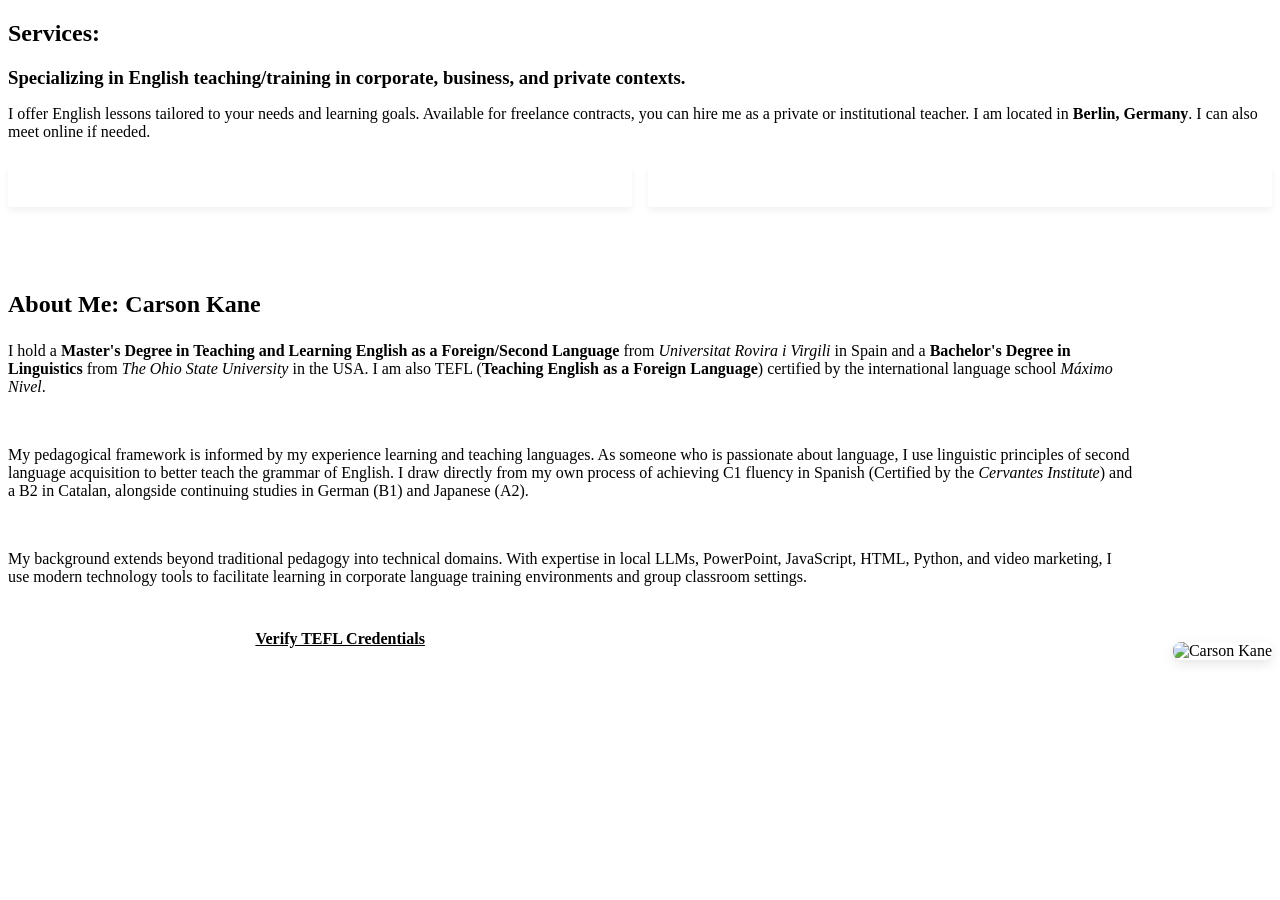
==== index.html @ 54e39e94 "Add favicon to all html files" ====
<!DOCTYPE html>
<html lang="en">
<head>
    <meta charset="UTF-8">
    <meta name="viewport" content="width=device-width, initial-scale=1.0">
    <title>Carson Kane | Professional English Training Berlin</title>
    <link rel="stylesheet" href="style.css">
    <link rel="stylesheet" href="https://cdnjs.cloudflare.com/ajax/libs/font-awesome/6.5.1/css/all.min.css">
<link rel="icon" type="image/png" href="assets/img/1de40967-0bdb-4b9b-9034-5113f59c5ee7.png">
</head>
<body>
    <site-header></site-header>

    <main class="container">
        <section class="services-intro" style="margin-bottom: 4rem;">
            <h1>Services:</h1>
            <h3 style="color: var(--accent-primary); margin-bottom: 1rem;">Specializing in English teaching/training in corporate, business, and private contexts.</h3>
        
            <div class="profile-content">
                <p>
                    I offer English lessons tailored to your needs and learning goals. Available for freelance contracts, you can hire me as a private or institutional teacher. I am located in <strong>Berlin, Germany</strong>. I can also meet online if needed.
                </p>
                
                <div style="margin-top: 1.5rem; display: flex; gap: 1rem; flex-wrap: wrap; width: 100%;">
                    <a href="hire.html#corporate-services" style="flex: 1; text-align: center; background: var(--accent-primary); color: #fff; padding: 0.75rem 1.5rem; border-radius: 4px; font-weight: 600; box-shadow: 0 4px 6px rgba(0,0,0,0.05);">Instructional Services</a>
                    <a href="hire.html#private-tutoring" style="flex: 1; text-align: center; background: var(--accent-secondary); color: #fff; padding: 0.75rem 1.5rem; border-radius: 4px; font-weight: 600; box-shadow: 0 4px 6px rgba(0,0,0,0.05);">Private Tutoring</a>
                </div>
            </div>
        </section>

        <section style="display: flex; gap: 2.5rem; flex-wrap: wrap-reverse; align-items: flex-start;">
            <div class="profile-content" style="flex: 1; min-width: 300px;">
                <h1 style="margin-bottom: 1.5rem;">About Me: Carson Kane</h1>
                <p>
                    I hold a <strong>Master's Degree in Teaching and Learning English as a Foreign/Second Language</strong> from <em>Universitat Rovira i Virgili</em> in Spain and a <strong>Bachelor's Degree in Linguistics</strong> from <em>The Ohio State University</em> in the USA. I am also TEFL (<strong>Teaching English as a Foreign Language</strong>) certified by the international language school <em>Máximo Nivel</em>.
                </p>
                <br>
                <p>
                    My pedagogical framework is informed by my experience learning and teaching languages. As someone who is passionate about language, I use linguistic principles of second language acquisition to better teach the grammar of English. I draw directly from my own process of achieving C1 fluency in Spanish (Certified by the <em>Cervantes Institute</em>) and a B2 in Catalan, alongside continuing studies in German (B1) and Japanese (A2).
                </p>
                <br>
                <p>
                    My background extends beyond traditional pedagogy into technical domains. With expertise in local LLMs, PowerPoint, JavaScript, HTML, Python, and video marketing, I use modern technology tools to facilitate learning in corporate language training environments and group classroom settings.
                </p>
                
                <div style="margin-top: 2rem; display: flex; gap: 1rem; flex-wrap: wrap;">
                    <a href="assets/docs/CV_Jul14.pdf" target="_blank" rel="noopener noreferrer" style="background: var(--accent-primary); color: #fff; padding: 0.75rem 1.5rem; border-radius: 4px; font-weight: 600;">View Curriculum Vitae</a>
                    <a href="assets/docs/TEFL.pdf" target="_blank" rel="noopener noreferrer" style="border: 1px solid var(--accent-primary); color: var(--accent-primary); padding: 0.75rem 1.5rem; border-radius: 4px; font-weight: 600;">Verify TEFL Credentials</a>
                </div>
            </div>
            
            <div style="flex-shrink: 0; margin: 0 auto;">
                <img src="assets/img/carson.jpg" alt="Carson Kane" style="width: 250px; border-radius: 8px; box-shadow: 0 4px 12px rgba(0,0,0,0.1);">
            </div>
        </section>
    </main>

    <site-footer></site-footer>

    <script src="components.js"></script>
</body>
</html>
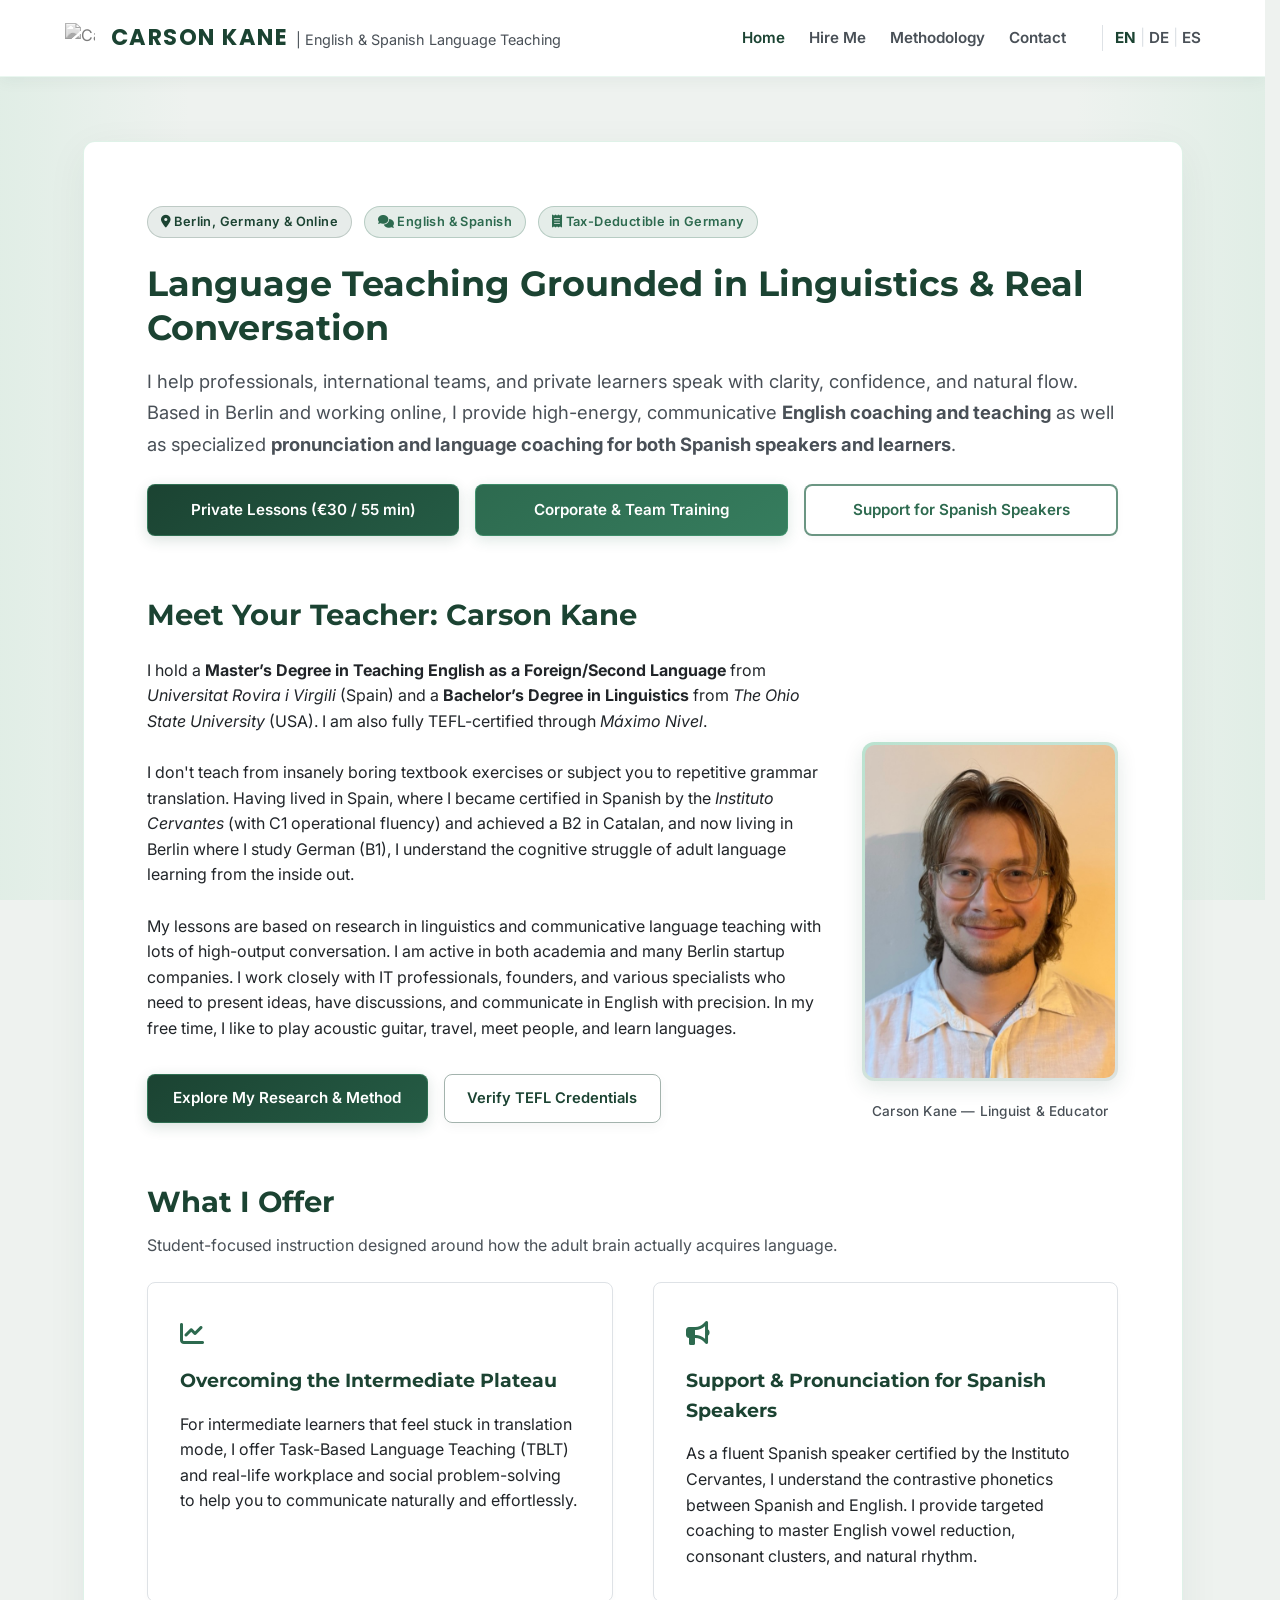
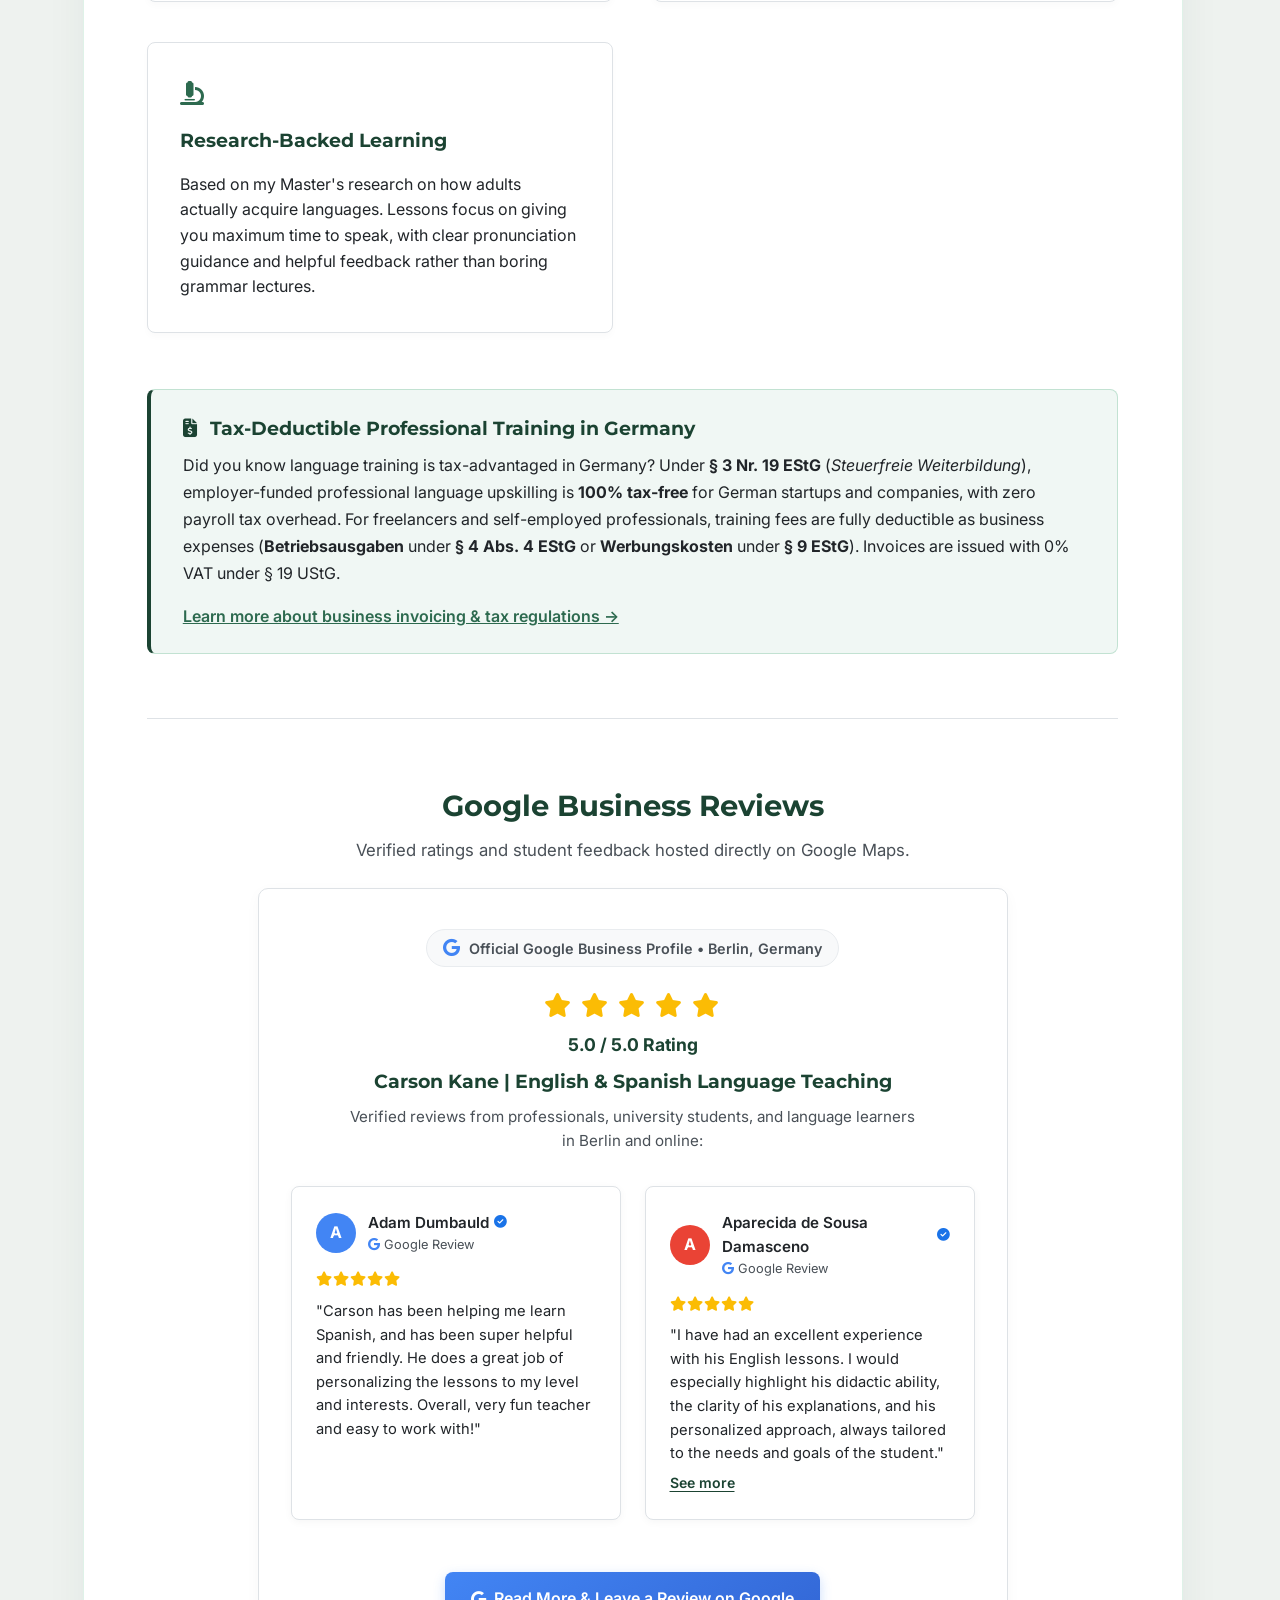
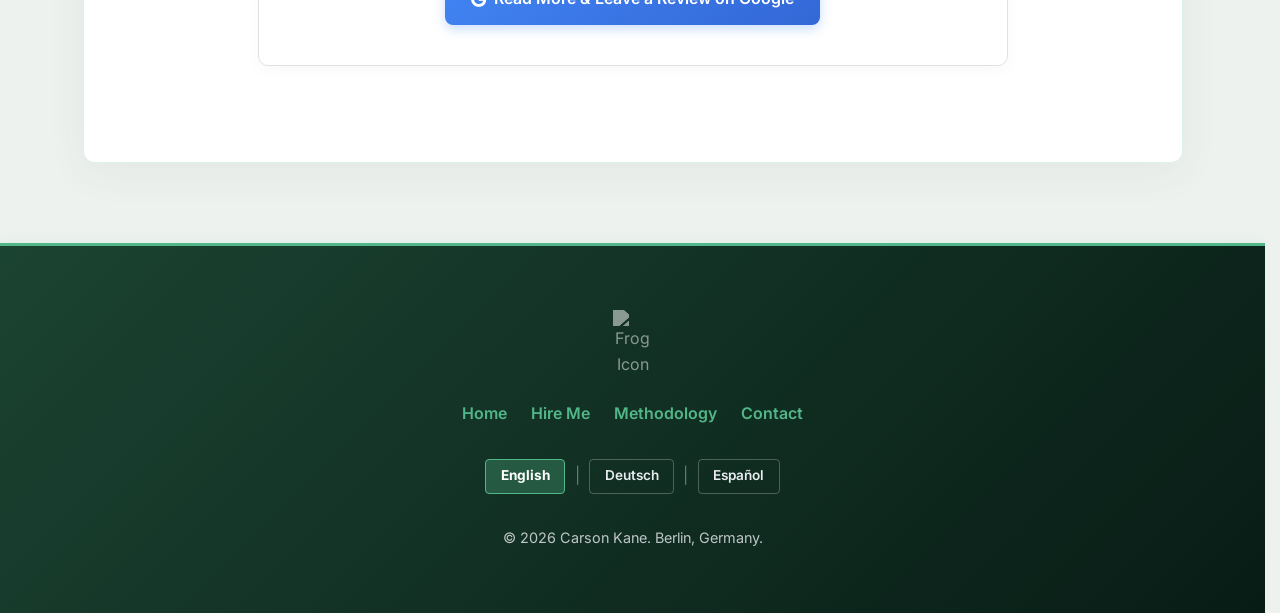
==== commit 2f6f1839: "Added better language support, more detailed methodology page, Google review linking, new buttons fo" ====
--- a/index.html
+++ b/index.html
@@ -3,60 +3,191 @@
 <head>
     <meta charset="UTF-8">
     <meta name="viewport" content="width=device-width, initial-scale=1.0">
-    <title>Carson Kane | Professional English Training Berlin</title>
+    <title>Carson Kane | Language Educator & Applied Linguist Berlin</title>
     <link rel="stylesheet" href="style.css">
     <link rel="stylesheet" href="https://cdnjs.cloudflare.com/ajax/libs/font-awesome/6.5.1/css/all.min.css">
-<link rel="icon" type="image/png" href="assets/img/1de40967-0bdb-4b9b-9034-5113f59c5ee7.png">
+    <link rel="icon" type="image/png" href="assets/img/favicon-square.png">
 </head>
 <body>
     <site-header></site-header>
 
     <main class="container">
-        <section class="services-intro" style="margin-bottom: 4rem;">
-            <h1>Services:</h1>
-            <h3 style="color: var(--accent-primary); margin-bottom: 1rem;">Specializing in English teaching/training in corporate, business, and private contexts.</h3>
+        <!-- Hero / Services Intro -->
+        <section class="services-intro" style="margin-bottom: 3.5rem;">
+            <div style="margin-bottom: 1rem;">
+                <span class="badge badge-primary"><i class="fas fa-map-marker-alt"></i> Berlin, Germany & Online</span>
+                <span class="badge badge-secondary"><i class="fas fa-comments"></i> English & Spanish</span>
+                <span class="badge badge-secondary"><i class="fas fa-receipt"></i> Tax-Deductible in Germany</span>
+            </div>
+            
+            <h1 style="font-size: 2.2rem; line-height: 1.25; margin-bottom: 1rem;">Language Teaching Grounded in Linguistics & Real Conversation</h1>
+            <p style="font-size: 1.15rem; color: var(--text-muted); line-height: 1.7; margin-bottom: 1.5rem;">
+                I help professionals, international teams, and private learners speak with clarity, confidence, and natural flow. Based in Berlin and working online, I provide high-energy, communicative <strong>English coaching and teaching</strong> as well as specialized <strong>pronunciation and language coaching for both Spanish speakers and learners</strong>.
+            </p>
         
-            <div class="profile-content">
+            <div style="display: flex; gap: 1rem; flex-wrap: wrap; width: 100%;">
+                <a href="hire.html#private-tutoring" class="btn btn-primary btn-hero">Private Lessons (€30 / 55 min)</a>
+                <a href="hire.html#corporate-services" class="btn btn-secondary btn-hero">Corporate & Team Training</a>
+                <a href="hire.html#spanish-support" class="btn btn-outline btn-hero">Support for Spanish Speakers</a>
+            </div>
+        </section>
+
+        <!-- About Carson Kane Section -->
+        <section class="teacher-profile-section">
+            <div class="profile-content" style="flex: 1; min-width: 300px;">
+                <h2 style="font-size: 1.8rem; margin-bottom: 1.2rem;">Meet Your Teacher: Carson Kane</h2>
                 <p>
-                    I offer English lessons tailored to your needs and learning goals. Available for freelance contracts, you can hire me as a private or institutional teacher. I am located in <strong>Berlin, Germany</strong>. I can also meet online if needed.
+                    I hold a <strong>Master’s Degree in Teaching English as a Foreign/Second Language</strong> from <em>Universitat Rovira i Virgili</em> (Spain) and a <strong>Bachelor’s Degree in Linguistics</strong> from <em>The Ohio State University</em> (USA). I am also fully TEFL-certified through <em>Máximo Nivel</em>.
+                </p>
+                <br>
+                <p>
+                    I don't teach from insanely boring textbook exercises or subject you to repetitive grammar translation. Having lived in Spain, where I became certified in Spanish by the <em>Instituto Cervantes</em> (with C1 operational fluency) and achieved a B2 in Catalan, and now living in Berlin where I study German (B1), I understand the cognitive struggle of adult language learning from the inside out.
+                </p>
+                <br>
+                <p>
+                    My lessons are based on research in linguistics and communicative language teaching with lots of high-output conversation. I am active in both academia and many Berlin startup companies. I work closely with IT professionals, founders, and various specialists who need to present ideas, have discussions, and communicate in English with precision. In my free time, I like to play acoustic guitar, travel, meet people, and learn languages.
                 </p>
                 
-                <div style="margin-top: 1.5rem; display: flex; gap: 1rem; flex-wrap: wrap; width: 100%;">
-                    <a href="hire.html#corporate-services" style="flex: 1; text-align: center; background: var(--accent-primary); color: #fff; padding: 0.75rem 1.5rem; border-radius: 4px; font-weight: 600; box-shadow: 0 4px 6px rgba(0,0,0,0.05);">Instructional Services</a>
-                    <a href="hire.html#private-tutoring" style="flex: 1; text-align: center; background: var(--accent-secondary); color: #fff; padding: 0.75rem 1.5rem; border-radius: 4px; font-weight: 600; box-shadow: 0 4px 6px rgba(0,0,0,0.05);">Private Tutoring</a>
+                <div style="margin-top: 2rem; display: flex; gap: 1rem; flex-wrap: wrap;">
+                    <a href="methodology.html" class="btn btn-primary">Explore My Research & Method</a>
+                    <a href="assets/docs/TEFL.pdf" target="_blank" rel="noopener noreferrer" class="btn btn-outline-subtle">Verify TEFL Credentials</a>
+                </div>
+            </div>
+            
+            <div class="teacher-photo-card">
+                <div class="teacher-photo-frame">
+                    <img src="assets/img/carson.jpg" alt="Carson Kane" class="teacher-photo">
+                </div>
+                <p class="teacher-caption">Carson Kane — Linguist & Educator</p>
+            </div>
+        </section>
+
+        <!-- What I Offer / Areas of Focus -->
+        <h2 style="font-size: 1.8rem; margin-bottom: 0.5rem;">What I Offer</h2>
+        <p style="color: var(--text-muted); margin-bottom: 1.5rem;">Student-focused instruction designed around how the adult brain actually acquires language.</p>
+        
+        <div class="grid-3-col" style="margin-top: 0; margin-bottom: 3.5rem;">
+            <div class="card">
+                <div style="color: var(--accent-secondary); font-size: 1.5rem; margin-bottom: 0.75rem;">
+                    <i class="fas fa-chart-line"></i>
+                </div>
+                <h3>Overcoming the Intermediate Plateau</h3>
+                <p>For intermediate learners that feel stuck in translation mode, I offer Task-Based Language Teaching (TBLT) and real-life workplace and social problem-solving to help you to communicate naturally and effortlessly.</p>
+            </div>
+
+            <div class="card">
+                <div style="color: var(--accent-secondary); font-size: 1.5rem; margin-bottom: 0.75rem;">
+                    <i class="fas fa-bullhorn"></i>
+                </div>
+                <h3>Support & Pronunciation for Spanish Speakers</h3>
+                <p>As a fluent Spanish speaker certified by the Instituto Cervantes, I understand the contrastive phonetics between Spanish and English. I provide targeted coaching to master English vowel reduction, consonant clusters, and natural rhythm.</p>
+            </div>
+
+            <div class="card">
+                <div style="color: var(--accent-secondary); font-size: 1.5rem; margin-bottom: 0.75rem;">
+                    <i class="fas fa-microscope"></i>
+                </div>
+                <h3>Research-Backed Learning</h3>
+                <p>Based on my Master's research on how adults actually acquire languages. Lessons focus on giving you maximum time to speak, with clear pronunciation guidance and helpful feedback rather than boring grammar lectures.</p>
+            </div>
+        </div>
+
+        <!-- Tax Advantage Callout Box -->
+        <div class="tax-box">
+            <h3 style="color: var(--accent-primary);"><i class="fas fa-file-invoice-dollar" style="margin-right: 0.5rem;"></i> Tax-Deductible Professional Training in Germany</h3>
+            <p style="color: var(--text-main); line-height: 1.7;">
+                Did you know language training is tax-advantaged in Germany? 
+                Under <strong>§ 3 Nr. 19 EStG</strong> (<em>Steuerfreie Weiterbildung</em>), employer-funded professional language upskilling is <strong>100% tax-free</strong> for German startups and companies, with zero payroll tax overhead. For freelancers and self-employed professionals, training fees are fully deductible as business expenses (<strong>Betriebsausgaben</strong> under <strong>§ 4 Abs. 4 EStG</strong> or <strong>Werbungskosten</strong> under <strong>§ 9 EStG</strong>). Invoices are issued with 0% VAT under § 19 UStG.
+            </p>
+            <div style="margin-top: 1rem;">
+                <a href="hire.html#tax-advantages" style="color: var(--accent-secondary); font-weight: 600; text-decoration: underline;">Learn more about business invoicing & tax regulations &rarr;</a>
+            </div>
+        </div>
+
+        <hr class="section-divider">
+
+        <!-- Google Business Profile & Reviews -->
+        <section style="margin-bottom: 2rem;">
+            <div style="text-align: center; max-width: 700px; margin: 0 auto 1.5rem auto;">
+                <h2 style="font-size: 1.8rem; margin-bottom: 0.5rem;">Google Business Reviews</h2>
+                <p style="color: var(--text-muted); font-size: 1.05rem;">Verified ratings and student feedback hosted directly on Google Maps.</p>
+            </div>
+
+            <div class="google-business-card">
+                <div class="google-badge-header">
+                    <i class="fab fa-google" style="color: #4285F4; font-size: 1.1rem;"></i>
+                    <span>Official Google Business Profile &bull; Berlin, Germany</span>
+                </div>
+                
+                <div class="google-stars" style="font-size: 1.5rem; margin-bottom: 0.35rem;">
+                    <i class="fas fa-star"></i>
+                    <i class="fas fa-star"></i>
+                    <i class="fas fa-star"></i>
+                    <i class="fas fa-star"></i>
+                    <i class="fas fa-star"></i>
+                </div>
+                <div style="font-size: 1.1rem; font-weight: 700; color: var(--accent-primary); margin-bottom: 0.5rem;">
+                    5.0 / 5.0 Rating
+                </div>
+
+                <h3 style="margin-bottom: 0.5rem; color: var(--accent-primary);">Carson Kane | English & Spanish Language Teaching</h3>
+                <p style="color: var(--text-muted); font-size: 0.95rem; line-height: 1.6; max-width: 580px; margin: 0 auto 1.5rem auto;">
+                    Verified reviews from professionals, university students, and language learners in Berlin and online:
+                </p>
+
+                <!-- Reviews Integration Grid -->
+                <div id="google-reviews-sync" class="google-reviews-grid">
+                    <div class="google-review-card">
+                        <div>
+                            <div class="google-review-user">
+                                <div class="google-avatar" style="background: #4285F4;">A</div>
+                                <div class="google-user-info">
+                                    <div class="google-user-name">Adam Dumbauld <i class="fas fa-check-circle google-verified-icon" title="Google Verified Review"></i></div>
+                                    <div class="google-review-date"><i class="fab fa-google" style="color: #4285F4;"></i> Google Review</div>
+                                </div>
+                            </div>
+                            <div class="google-review-stars">
+                                <i class="fas fa-star"></i><i class="fas fa-star"></i><i class="fas fa-star"></i><i class="fas fa-star"></i><i class="fas fa-star"></i>
+                            </div>
+                            <p class="google-review-text">
+                                "Carson has been helping me learn Spanish, and has been super helpful and friendly. He does a great job of personalizing the lessons to my level and interests. Overall, very fun teacher and easy to work with!"
+                            </p>
+                        </div>
+                    </div>
+
+                    <div class="google-review-card">
+                        <div>
+                            <div class="google-review-user">
+                                <div class="google-avatar" style="background: #EA4335;">A</div>
+                                <div class="google-user-info">
+                                    <div class="google-user-name">Aparecida de Sousa Damasceno <i class="fas fa-check-circle google-verified-icon" title="Google Verified Review"></i></div>
+                                    <div class="google-review-date"><i class="fab fa-google" style="color: #4285F4;"></i> Google Review</div>
+                                </div>
+                            </div>
+                            <div class="google-review-stars">
+                                <i class="fas fa-star"></i><i class="fas fa-star"></i><i class="fas fa-star"></i><i class="fas fa-star"></i><i class="fas fa-star"></i>
+                            </div>
+                            <p class="google-review-text">
+                                "I have had an excellent experience with his English lessons. I would especially highlight his didactic ability, the clarity of his explanations, and his personalized approach, always tailored to the needs and goals of the student.<span class="review-more-content" style="display: none;"><br><br>He helped me tremendously to improve my pronunciation and gain confidence expressing myself in another language. In addition, he guided me through preparing a professional workplace presentation in English, offering invaluable advice.<br><br>He is a highly professional, attentive teacher genuinely committed to his students' learning. I wholeheartedly recommend his classes to anyone looking to improve their English with high-quality guidance.</span>"
+                                <br>
+                                <button type="button" class="review-see-more" onclick="const m=this.parentElement.querySelector('.review-more-content'); const isHidden=m.style.display==='none'; m.style.display=isHidden?'inline':'none'; this.textContent=isHidden?'Show less':'See more';">See more</button>
+                            </p>
+                        </div>
+                    </div>
+                </div>
+
+                <div style="margin-top: 1.5rem;">
+                    <a href="https://share.google/neJVtVvo83iDkAITB" target="_blank" rel="noopener noreferrer" class="google-btn">
+                        <i class="fab fa-google"></i> Read More & Leave a Review on Google
+                    </a>
                 </div>
             </div>
         </section>
 
-        <section style="display: flex; gap: 2.5rem; flex-wrap: wrap-reverse; align-items: flex-start;">
-            <div class="profile-content" style="flex: 1; min-width: 300px;">
-                <h1 style="margin-bottom: 1.5rem;">About Me: Carson Kane</h1>
-                <p>
-                    I hold a <strong>Master's Degree in Teaching and Learning English as a Foreign/Second Language</strong> from <em>Universitat Rovira i Virgili</em> in Spain and a <strong>Bachelor's Degree in Linguistics</strong> from <em>The Ohio State University</em> in the USA. I am also TEFL (<strong>Teaching English as a Foreign Language</strong>) certified by the international language school <em>Máximo Nivel</em>.
-                </p>
-                <br>
-                <p>
-                    My pedagogical framework is informed by my experience learning and teaching languages. As someone who is passionate about language, I use linguistic principles of second language acquisition to better teach the grammar of English. I draw directly from my own process of achieving C1 fluency in Spanish (Certified by the <em>Cervantes Institute</em>) and a B2 in Catalan, alongside continuing studies in German (B1) and Japanese (A2).
-                </p>
-                <br>
-                <p>
-                    My background extends beyond traditional pedagogy into technical domains. With expertise in local LLMs, PowerPoint, JavaScript, HTML, Python, and video marketing, I use modern technology tools to facilitate learning in corporate language training environments and group classroom settings.
-                </p>
-                
-                <div style="margin-top: 2rem; display: flex; gap: 1rem; flex-wrap: wrap;">
-                    <a href="assets/docs/CV_Jul14.pdf" target="_blank" rel="noopener noreferrer" style="background: var(--accent-primary); color: #fff; padding: 0.75rem 1.5rem; border-radius: 4px; font-weight: 600;">View Curriculum Vitae</a>
-                    <a href="assets/docs/TEFL.pdf" target="_blank" rel="noopener noreferrer" style="border: 1px solid var(--accent-primary); color: var(--accent-primary); padding: 0.75rem 1.5rem; border-radius: 4px; font-weight: 600;">Verify TEFL Credentials</a>
-                </div>
-            </div>
-            
-            <div style="flex-shrink: 0; margin: 0 auto;">
-                <img src="assets/img/carson.jpg" alt="Carson Kane" style="width: 250px; border-radius: 8px; box-shadow: 0 4px 12px rgba(0,0,0,0.1);">
-            </div>
-        </section>
     </main>
 
     <site-footer></site-footer>
 
     <script src="components.js"></script>
 </body>
-</html>+</html>
--- a/style.css
+++ b/style.css
@@ -0,0 +1,789 @@
+/* =========================================
+   Global Variables & Typography
+   ========================================= */
+@import url('https://fonts.googleapis.com/css2?family=Inter:wght@300;400;600&family=Montserrat:wght@500;700&display=swap');
+@import url('https://fonts.googleapis.com/css2?family=Inter:wght@300;400;600&family=Montserrat:wght@500;700&family=Poppins:wght@600;700&display=swap');
+
+:root {
+    --bg-canvas: #f8f9fa;
+    --text-main: #212529;
+    --text-muted: #495057;
+    --accent-primary: #1b4332;   /* Deep Forest */
+    --accent-secondary: #2d6a4f; /* Slate Green */
+    --accent-glow: #52b788;      /* Solarpunk Mint Glow */
+    --surface-light: #ffffff;
+    --border-subtle: #dee2e6;
+}
+
+html {
+    overflow-y: scroll;
+    scrollbar-gutter: stable;
+}
+
+site-header, site-footer {
+    display: block;
+    width: 100%;
+}
+
+* {
+    margin: 0;
+    padding: 0;
+    box-sizing: border-box;
+}
+
+body {
+    font-family: 'Inter', sans-serif;
+    background-color: #eef2ef; /* A very soft, organic pale green */
+    background-image: 
+        linear-gradient(to right, rgba(149, 213, 178, 0.15) 0%, transparent 15%),
+        linear-gradient(to left, rgba(149, 213, 178, 0.15) 0%, transparent 15%);
+    background-attachment: fixed;
+    
+    color: var(--text-main);
+    line-height: 1.6;
+}
+
+h2, h3, h4 {
+    font-family: 'Montserrat', sans-serif;
+    color: var(--accent-primary);
+    margin-bottom: 1rem;
+}
+
+h1 {
+    font-family: 'Montserrat', sans-serif;
+    color: var(--accent-primary);
+    margin-bottom: 1rem;
+    transition: all 0.3s ease;
+}
+
+
+a {
+    color: var(--accent-secondary);
+    text-decoration: none;
+    transition: color 0.2s ease;
+}
+
+a:hover {
+    color: var(--accent-primary);
+}
+
+/* =========================================
+   Navigation & Brand Asset
+   ========================================= */
+.navbar {
+    background-color: var(--surface-light);
+    box-shadow: 0 4px 15px rgba(27, 67, 50, 0.05);
+    border-bottom: 1px solid rgba(149, 213, 178, 0.2); 
+    position: relative;
+    z-index: 10;
+    width: 100%;
+}
+
+.navbar-container {
+    max-width: 1200px;
+    margin: 0 auto;
+    padding: 1.25rem 2rem;
+    display: flex;
+    justify-content: space-between;
+    align-items: center;
+    flex-wrap: nowrap;
+    min-height: 76px;
+    box-sizing: border-box;
+}
+
+.brand-container {
+    display: flex;
+    align-items: center;
+    gap: 1rem;
+    flex-shrink: 0;
+    white-space: nowrap;
+}
+
+.brand-logo {
+    width: 30px;
+    height: 30px;
+    aspect-ratio: 1 / 1;
+    object-fit: contain;
+    flex-shrink: 0;
+    filter: grayscale(100%) opacity(0.8);
+    transition: all 0.3s ease;
+}
+
+.brand-logo:hover {
+    filter: grayscale(0%) opacity(1) drop-shadow(0 0 8px rgba(45, 106, 79, 0.6));
+    transform: scale(1.05);
+}
+
+/* The new class for your name */
+.brand-text {
+    font-family: 'Poppins', sans-serif; /* The new professional serif font */
+    font-weight: 700; 
+    font-size: 1.4rem; /* Slightly larger presence */
+    letter-spacing: 1.5px; /* Premium corporate letter spacing */
+    color: var(--accent-primary);
+    transition: all 0.3s ease;
+    white-space: nowrap;
+}
+
+/* Connects the text glow to the frog hover */
+.brand-container a:hover .brand-text {
+    color: var(--accent-secondary);
+    text-shadow: 0 0 10px rgba(45, 106, 79, 0.4);
+}
+
+/* Restores the horizontal layout and removes bullets */
+.nav-links {
+    display: flex;
+    gap: 1.5rem;
+    list-style: none;
+    align-items: center;
+    margin: 0;
+    padding: 0;
+    flex-shrink: 0;
+    flex-wrap: nowrap;
+    white-space: nowrap;
+}
+
+/* Styles the individual links */
+.nav-links a {
+    font-weight: 600;
+    font-size: 0.95rem;
+    color: var(--text-muted);
+    transition: all 0.3s ease;
+    display: inline-block;
+    white-space: nowrap;
+}
+
+/* Keeps the page you are currently on solidly highlighted */
+.nav-links a.active {
+    color: var(--accent-primary);
+}
+
+/* The Solarpunk "Light Up" hover effect */
+.nav-links a:hover {
+    color: var(--accent-secondary);
+    text-shadow: 0 0 10px rgba(45, 106, 79, 0.4);
+    transform: scale(1.05);
+}
+
+/* =========================================
+   Layout Architecture
+   ========================================= */
+.container {
+    max-width: 1100px;
+    margin: 4rem auto; /* Adds breathing room above and below the content */
+    padding: 4rem 5%;
+    
+    /* The Floating Canvas Effect */
+    background-color: var(--surface-light); /* Keeps your text on a crisp white background */
+    border-radius: 12px; /* Soft, organic corners */
+    border: 1px solid rgba(149, 213, 178, 0.3); /* Subtle green tech border */
+    box-shadow: 0 10px 40px rgba(27, 67, 50, 0.06); /* A deep, soft forest shadow */
+}
+
+.grid-3-col {
+    display: grid;
+    grid-template-columns: repeat(auto-fit, minmax(300px, 1fr));
+    gap: 2.5rem;
+    margin-top: 2rem;
+}
+
+.card {
+    background: var(--surface-light);
+    padding: 2rem;
+    border-radius: 8px;
+    border: 1px solid var(--border-subtle);
+    box-shadow: 0 4px 6px rgba(0,0,0,0.02);
+    /* Add this transition line */
+    transition: all 0.3s ease; 
+}
+
+.card:hover {
+    transform: translateY(-3px);
+    box-shadow: 0 8px 15px rgba(45, 106, 79, 0.1); /* Soft green shadow */
+    border-color: var(--accent-secondary); /* Highlights the border */
+}
+
+.section-divider {
+    border: 0;
+    height: 1px;
+    background: var(--border-subtle);
+    margin: 4rem 0;
+}
+
+/* =========================================
+   Responsive Media Queries
+   ========================================= */
+@media (max-width: 768px) {
+    .navbar-container {
+        flex-direction: column;
+        gap: 1rem;
+        padding: 1rem 5%;
+        min-height: auto;
+    }
+    .nav-links {
+        gap: 1rem;
+        flex-wrap: wrap;
+        justify-content: center;
+    }
+}
+
+/* =========================================
+   Solarpunk Footer & Bottom Anchoring
+   ========================================= */
+.site-footer {
+    /* Deep organic gradient */
+    background: linear-gradient(135deg, var(--accent-primary) 0%, #081c15 100%);
+    color: #e9ecef;
+    padding: 4rem 2rem;
+    margin-top: 5rem;
+    /* The Solarpunk glowing accent line */
+    border-top: 3px solid var(--accent-glow);
+    box-shadow: 0 -4px 15px rgba(149, 213, 178, 0.1);
+    text-align: center;
+}
+
+.footer-content {
+    max-width: 1100px;
+    margin: 0 auto;
+    display: flex;
+    flex-direction: column;
+    align-items: center;
+    gap: 1.5rem;
+}
+
+.site-footer a {
+    color: var(--accent-glow);
+    font-weight: 600;
+    transition: all 0.3s ease;
+}
+
+.site-footer a:hover {
+    color: #ffffff;
+    text-shadow: 0 0 8px var(--accent-glow);
+}
+
+.footer-nav {
+    display: flex;
+    gap: 1.5rem;
+    list-style: none;
+    justify-content: center;
+    flex-wrap: wrap;
+}
+
+.desktop-tagline {
+    white-space: nowrap !important;
+    flex-shrink: 0;
+}
+
+@media (min-width: 1100px) {
+    .desktop-tagline {
+        display: inline-block !important;
+        white-space: nowrap !important;
+    }
+}
+
+/* =========================================
+   Badges, Tax Callout & Student Quotes
+   ========================================= */
+.badge {
+    display: inline-block;
+    padding: 0.3rem 0.8rem;
+    border-radius: 999px;
+    font-size: 0.8rem;
+    font-weight: 600;
+    letter-spacing: 0.4px;
+    margin-right: 0.5rem;
+    margin-bottom: 0.5rem;
+}
+
+.badge-primary {
+    background: rgba(27, 67, 50, 0.1);
+    color: var(--accent-primary);
+    border: 1px solid rgba(27, 67, 50, 0.2);
+}
+
+.badge-secondary {
+    background: rgba(45, 106, 79, 0.12);
+    color: var(--accent-secondary);
+    border: 1px solid rgba(45, 106, 79, 0.25);
+}
+
+.tax-box {
+    background: #f0f7f4;
+    border: 1px solid #c2e2d2;
+    border-left: 4px solid var(--accent-primary);
+    border-radius: 8px;
+    padding: 1.5rem 2rem;
+    margin: 2rem 0;
+}
+
+.tax-box h3, .tax-box h4 {
+    margin-bottom: 0.5rem;
+}
+
+.quote-grid {
+    display: grid;
+    grid-template-columns: repeat(auto-fit, minmax(280px, 1fr));
+    gap: 1.5rem;
+    margin-top: 1.5rem;
+}
+
+.quote-card {
+    background: var(--surface-light);
+    padding: 1.75rem;
+    border-radius: 8px;
+    border-left: 4px solid var(--accent-secondary);
+    border-top: 1px solid var(--border-subtle);
+    border-right: 1px solid var(--border-subtle);
+    border-bottom: 1px solid var(--border-subtle);
+    box-shadow: 0 4px 10px rgba(0,0,0,0.02);
+    display: flex;
+    flex-direction: column;
+    justify-content: space-between;
+    transition: all 0.3s ease;
+}
+
+.quote-card:hover {
+    transform: translateY(-3px);
+    box-shadow: 0 8px 18px rgba(45, 106, 79, 0.09);
+    border-color: var(--accent-secondary);
+}
+
+.quote-text {
+    font-style: italic;
+    color: var(--text-main);
+    line-height: 1.6;
+    margin-bottom: 1rem;
+    position: relative;
+}
+
+.quote-author {
+    font-weight: 600;
+    color: var(--accent-primary);
+    font-size: 0.95rem;
+}
+
+.quote-role {
+    font-size: 0.85rem;
+    color: var(--text-muted);
+}
+
+/* =========================================
+   Google Business Card & Reviews
+   ========================================= */
+.google-business-card {
+    background: var(--surface-light);
+    border: 1px solid var(--border-subtle);
+    border-radius: 10px;
+    padding: 2.5rem 2rem;
+    text-align: center;
+    max-width: 750px;
+    margin: 1.5rem auto 0 auto;
+    box-shadow: 0 4px 15px rgba(0, 0, 0, 0.03);
+    transition: all 0.3s ease;
+}
+
+.google-business-card:hover {
+    box-shadow: 0 8px 25px rgba(27, 67, 50, 0.08);
+    border-color: rgba(66, 133, 244, 0.3);
+}
+
+.google-badge-header {
+    display: inline-flex;
+    align-items: center;
+    gap: 0.6rem;
+    background: #f8f9fa;
+    padding: 0.4rem 1rem;
+    border-radius: 50px;
+    border: 1px solid #e9ecef;
+    margin-bottom: 1.25rem;
+    font-size: 0.9rem;
+    font-weight: 600;
+    color: var(--text-muted);
+}
+
+.google-stars {
+    color: #fbbc04;
+    font-size: 1.25rem;
+    letter-spacing: 2px;
+    margin-bottom: 0.75rem;
+}
+
+.google-btn {
+    display: inline-flex;
+    align-items: center;
+    gap: 0.5rem;
+    background: linear-gradient(145deg, #4285F4 0%, #3367d6 100%);
+    color: #ffffff !important;
+    padding: 0.85rem 1.6rem;
+    border-radius: 8px;
+    font-weight: 600;
+    transition: all 0.25s cubic-bezier(0.16, 1, 0.3, 1);
+    box-shadow: 0 4px 12px rgba(66, 133, 244, 0.28);
+    margin-top: 1.25rem;
+}
+
+.google-btn:hover {
+    background: linear-gradient(145deg, #3b78e7 0%, #2a56c6 100%);
+    transform: translateY(-2px);
+    box-shadow: 0 8px 20px rgba(66, 133, 244, 0.38);
+}
+
+/* =========================================
+   Google Reviews Grid & Cards
+   ========================================= */
+.google-reviews-grid {
+    display: grid;
+    grid-template-columns: repeat(auto-fit, minmax(280px, 1fr));
+    gap: 1.5rem;
+    margin: 2rem 0;
+    text-align: left;
+}
+
+.google-review-card {
+    background: #ffffff;
+    border: 1px solid var(--border-subtle);
+    border-radius: 8px;
+    padding: 1.5rem;
+    box-shadow: 0 2px 8px rgba(0, 0, 0, 0.04);
+    display: flex;
+    flex-direction: column;
+    justify-content: space-between;
+    transition: transform 0.2s ease, box-shadow 0.2s ease;
+}
+
+.google-review-card:hover {
+    transform: translateY(-2px);
+    box-shadow: 0 6px 16px rgba(0, 0, 0, 0.08);
+}
+
+.google-review-user {
+    display: flex;
+    align-items: center;
+    gap: 0.75rem;
+    margin-bottom: 0.75rem;
+}
+
+.google-avatar {
+    width: 40px;
+    height: 40px;
+    border-radius: 50%;
+    color: #fff;
+    display: flex;
+    align-items: center;
+    justify-content: center;
+    font-weight: 700;
+    font-size: 1rem;
+    flex-shrink: 0;
+}
+
+.google-user-info {
+    flex-grow: 1;
+}
+
+.google-user-name {
+    font-weight: 600;
+    font-size: 0.95rem;
+    color: var(--text-main);
+    display: flex;
+    align-items: center;
+    gap: 0.35rem;
+}
+
+.google-verified-icon {
+    color: #1a73e8;
+    font-size: 0.8rem;
+}
+
+.google-review-date {
+    font-size: 0.8rem;
+    color: var(--text-muted);
+}
+
+.google-review-stars {
+    color: #fbbc04;
+    font-size: 0.9rem;
+    letter-spacing: 1px;
+    margin-bottom: 0.6rem;
+}
+
+.google-review-text {
+    font-size: 0.92rem;
+    line-height: 1.6;
+    color: var(--text-main);
+    flex-grow: 1;
+}
+
+.review-see-more {
+    display: inline-block;
+    background: none;
+    border: none;
+    color: var(--accent-primary);
+    font-size: 0.88rem;
+    font-weight: 600;
+    font-family: inherit;
+    cursor: pointer;
+    padding: 0;
+    margin-top: 0.5rem;
+    text-decoration: underline;
+    text-underline-offset: 3px;
+    transition: color 0.2s ease;
+}
+
+.review-see-more:hover {
+    color: var(--accent-secondary);
+}
+
+/* Footer Language Buttons */
+.footer-lang-picker {
+    display: flex;
+    gap: 0.6rem;
+    align-items: center;
+    justify-content: center;
+    flex-wrap: wrap;
+    margin-top: 0.5rem;
+}
+
+.footer-lang-btn {
+    display: inline-block;
+    padding: 0.35rem 0.9rem;
+    border-radius: 4px;
+    font-size: 0.85rem;
+    color: #e9ecef !important;
+    border: 1px solid rgba(255, 255, 255, 0.25);
+    text-decoration: none;
+    transition: all 0.2s ease;
+}
+
+.footer-lang-btn:hover {
+    background: rgba(82, 183, 136, 0.2);
+    border-color: var(--accent-glow);
+    color: #ffffff !important;
+}
+
+.footer-lang-btn.active {
+    background: rgba(82, 183, 136, 0.3);
+    border-color: var(--accent-glow);
+    color: #ffffff !important;
+    font-weight: 700;
+}
+
+/* =========================================
+   Unified Button System (Solarpunk Aesthetic)
+   ========================================= */
+.btn {
+    display: inline-flex;
+    align-items: center;
+    justify-content: center;
+    gap: 0.5rem;
+    padding: 0.85rem 1.6rem;
+    font-family: 'Inter', sans-serif;
+    font-weight: 600;
+    font-size: 0.95rem;
+    line-height: 1.3;
+    text-align: center;
+    text-decoration: none !important;
+    border-radius: 8px;
+    border: 1px solid transparent;
+    cursor: pointer;
+    transition: all 0.25s cubic-bezier(0.16, 1, 0.3, 1);
+    box-shadow: 0 4px 12px rgba(0, 0, 0, 0.04);
+}
+
+.btn:active {
+    transform: translateY(0) scale(0.98);
+}
+
+/* Primary Button (Deep Forest with Mint Glow Border) */
+.btn-primary {
+    background: linear-gradient(145deg, var(--accent-primary) 0%, #255c45 100%);
+    color: #ffffff !important;
+    border: 1px solid rgba(82, 183, 136, 0.35);
+    box-shadow: 0 4px 14px rgba(27, 67, 50, 0.16);
+}
+
+.btn-primary:hover {
+    background: linear-gradient(145deg, #22543e 0%, #2d6a4f 100%);
+    color: #ffffff !important;
+    transform: translateY(-2px);
+    box-shadow: 0 8px 22px rgba(27, 67, 50, 0.24), 0 0 14px rgba(82, 183, 136, 0.35);
+    border-color: var(--accent-glow);
+}
+
+/* Secondary Button (Slate Green with Mint Glow Border) */
+.btn-secondary {
+    background: linear-gradient(145deg, var(--accent-secondary) 0%, #367d5e 100%);
+    color: #ffffff !important;
+    border: 1px solid rgba(82, 183, 136, 0.4);
+    box-shadow: 0 4px 14px rgba(45, 106, 79, 0.16);
+}
+
+.btn-secondary:hover {
+    background: linear-gradient(145deg, #367d5e 0%, #40916c 100%);
+    color: #ffffff !important;
+    transform: translateY(-2px);
+    box-shadow: 0 8px 20px rgba(45, 106, 79, 0.24), 0 0 14px rgba(82, 183, 136, 0.35);
+    border-color: var(--accent-glow);
+}
+
+/* Outline / Ghost Button */
+.btn-outline {
+    background: rgba(255, 255, 255, 0.95);
+    color: var(--accent-secondary) !important;
+    border: 2px solid rgba(45, 106, 79, 0.7);
+    box-shadow: 0 2px 8px rgba(0, 0, 0, 0.03);
+}
+
+.btn-outline:hover {
+    background: rgba(82, 183, 136, 0.12);
+    color: var(--accent-primary) !important;
+    border-color: var(--accent-primary);
+    transform: translateY(-2px);
+    box-shadow: 0 6px 16px rgba(45, 106, 79, 0.12), 0 0 10px rgba(82, 183, 136, 0.2);
+}
+
+/* Outline Subtle (used for TEFL or secondary utility actions) */
+.btn-outline-subtle {
+    background: transparent;
+    color: var(--accent-primary) !important;
+    border: 1px solid rgba(27, 67, 50, 0.4);
+    padding: 0.75rem 1.4rem;
+    font-size: 0.92rem;
+}
+
+.btn-outline-subtle:hover {
+    background: rgba(82, 183, 136, 0.1);
+    border-color: var(--accent-secondary);
+    transform: translateY(-2px);
+    box-shadow: 0 4px 12px rgba(27, 67, 50, 0.08);
+}
+
+/* Large Button variant */
+.btn-lg {
+    padding: 0.95rem 2.2rem;
+    font-size: 1rem;
+}
+
+/* Hero Flex CTA Helper */
+.btn-hero {
+    flex: 1;
+    min-width: 220px;
+    padding: 0.9rem 1.5rem;
+}
+
+/* Text link with arrow */
+.btn-text-link {
+    display: inline-flex;
+    align-items: center;
+    gap: 0.4rem;
+    color: var(--accent-primary);
+    font-weight: 600;
+    padding: 0.75rem 1rem;
+    border-radius: 6px;
+    text-decoration: none;
+    transition: all 0.2s ease;
+}
+
+.btn-text-link:hover {
+    color: var(--accent-secondary);
+    background: rgba(82, 183, 136, 0.1);
+    transform: translateX(3px);
+}
+
+/* =========================================
+   Social Grid & Network Links
+   ========================================= */
+.social-grid {
+    display: flex;
+    gap: 1rem;
+    margin-top: 1.5rem;
+    flex-wrap: wrap;
+}
+
+.social-link {
+    display: inline-flex;
+    align-items: center;
+    gap: 0.5rem;
+    color: var(--text-muted);
+    font-size: 0.95rem;
+    font-weight: 500;
+    padding: 0.6rem 1.1rem;
+    background: #ffffff;
+    border: 1px solid var(--border-subtle);
+    border-radius: 8px;
+    box-shadow: 0 2px 6px rgba(0, 0, 0, 0.02);
+    text-decoration: none !important;
+    transition: all 0.25s cubic-bezier(0.16, 1, 0.3, 1);
+}
+
+.social-link:hover {
+    color: var(--accent-primary) !important;
+    border-color: rgba(82, 183, 136, 0.5);
+    background: rgba(82, 183, 136, 0.08);
+    transform: translateY(-2px);
+    box-shadow: 0 6px 14px rgba(27, 67, 50, 0.08);
+}
+
+/* =========================================
+   Teacher Profile & Photo (Solarpunk Style)
+   ========================================= */
+.teacher-profile-section {
+    display: flex;
+    gap: 2.5rem;
+    flex-wrap: wrap-reverse;
+    align-items: flex-start;
+    margin-bottom: 3.5rem;
+}
+
+.teacher-photo-card {
+    flex-shrink: 0;
+    margin: 0 auto;
+    text-align: center;
+}
+
+.teacher-photo-frame {
+    position: relative;
+    display: inline-block;
+    border-radius: 12px;
+    padding: 3px;
+    background: linear-gradient(145deg, rgba(82, 183, 136, 0.4), rgba(27, 67, 50, 0.15));
+    box-shadow: 0 6px 20px rgba(27, 67, 50, 0.12);
+    transition: all 0.3s ease;
+}
+
+.teacher-photo-frame:hover {
+    transform: translateY(-3px);
+    box-shadow: 0 10px 26px rgba(27, 67, 50, 0.18), 0 0 14px rgba(82, 183, 136, 0.3);
+    background: linear-gradient(145deg, var(--accent-glow), rgba(45, 106, 79, 0.5));
+}
+
+.teacher-photo {
+    width: 250px;
+    max-width: 100%;
+    aspect-ratio: 3 / 4;
+    height: auto;
+    object-fit: cover;
+    object-position: center top;
+    border-radius: 10px;
+    display: block;
+}
+
+.teacher-caption {
+    margin-top: 0.75rem;
+    font-size: 0.85rem;
+    color: var(--text-muted);
+    font-weight: 500;
+    letter-spacing: 0.2px;
+}
+
+@media (max-width: 768px) {
+    .teacher-photo-card {
+        margin-bottom: 1rem;
+    }
+    .teacher-photo {
+        width: 220px;
+    }
+}
+
+
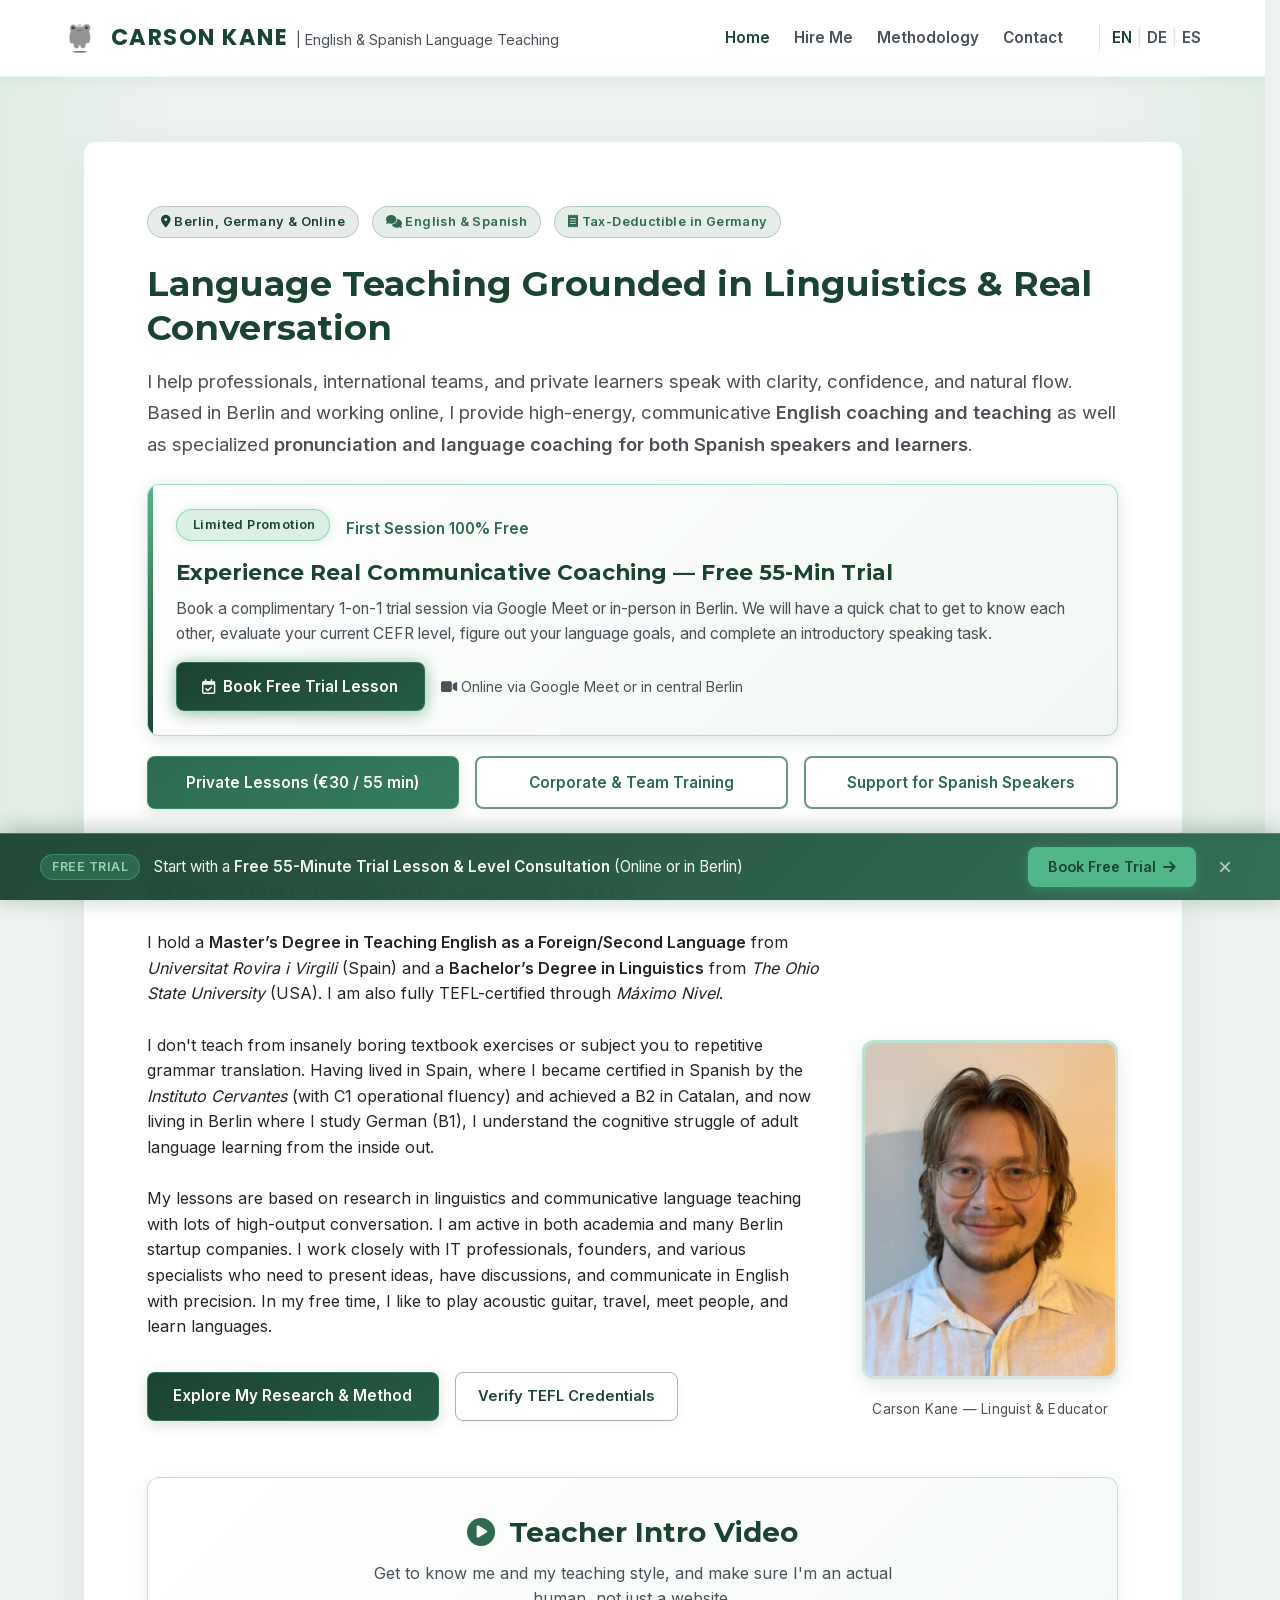
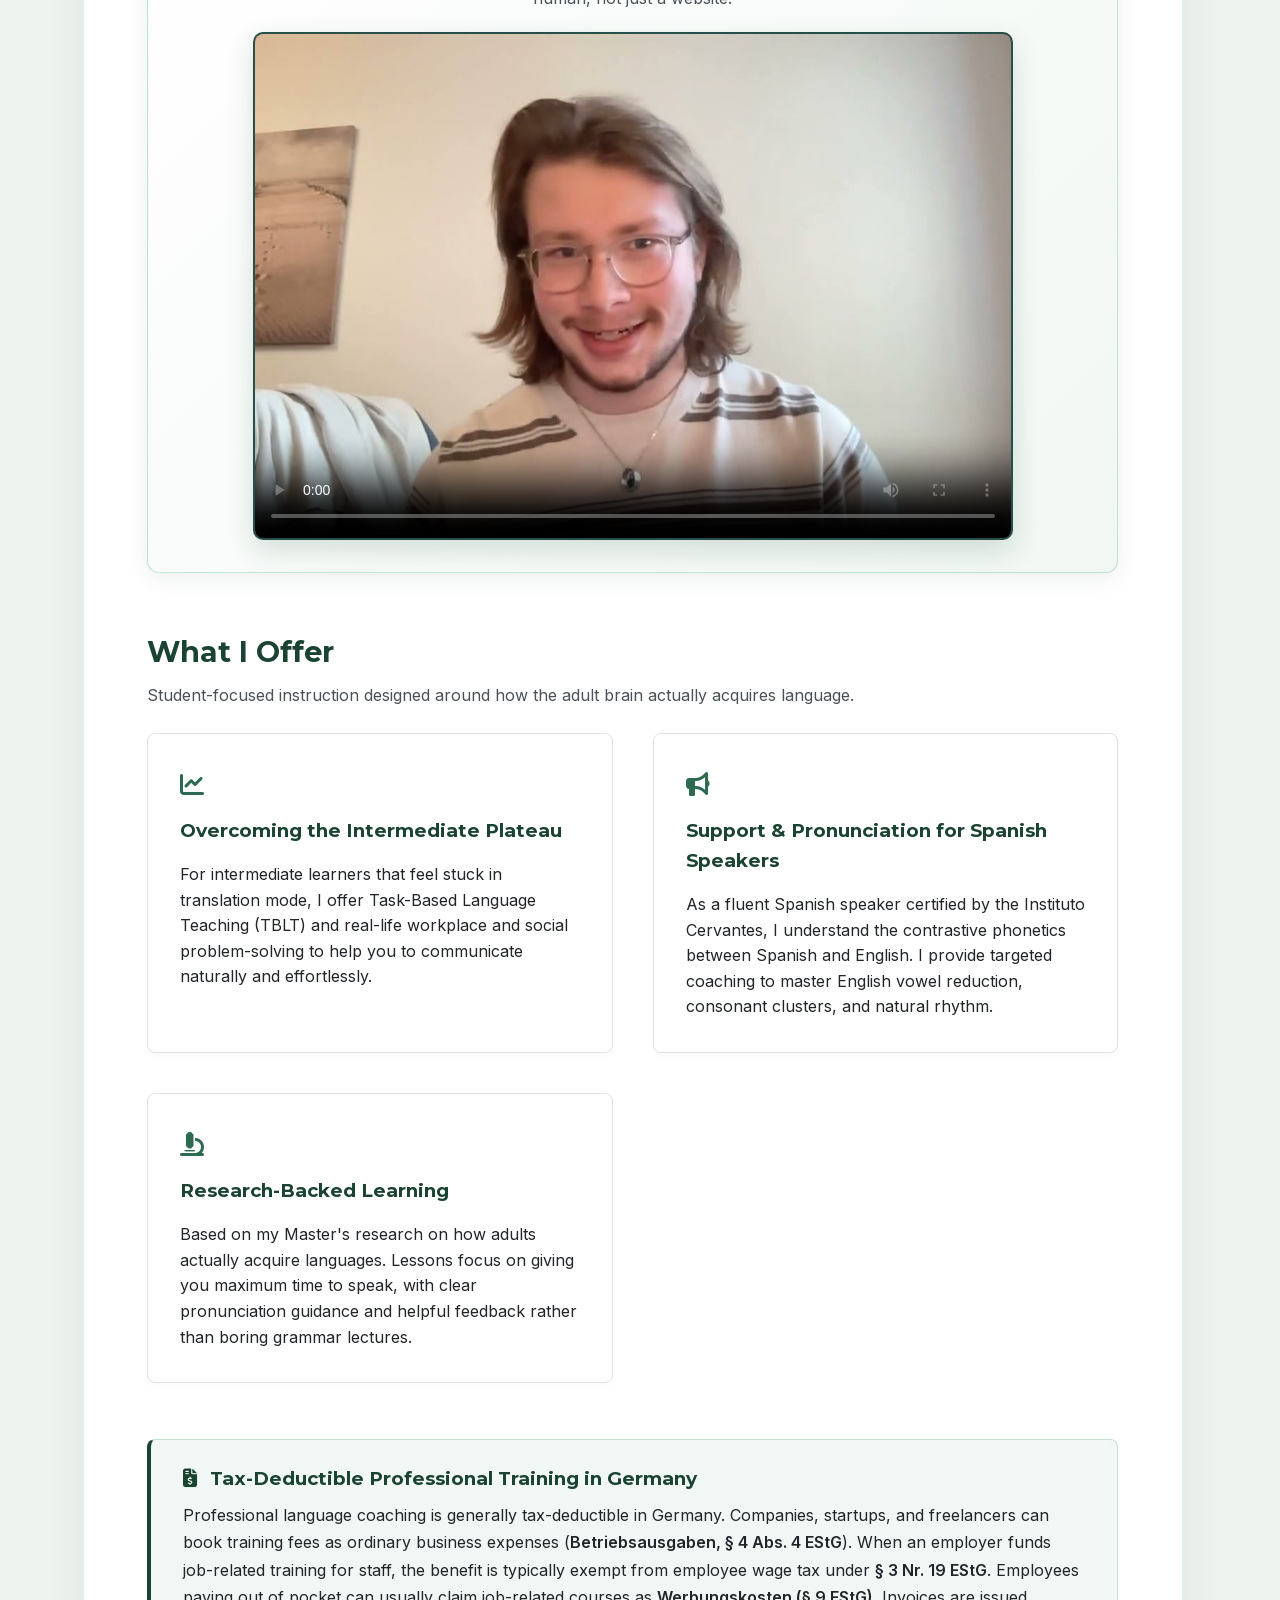
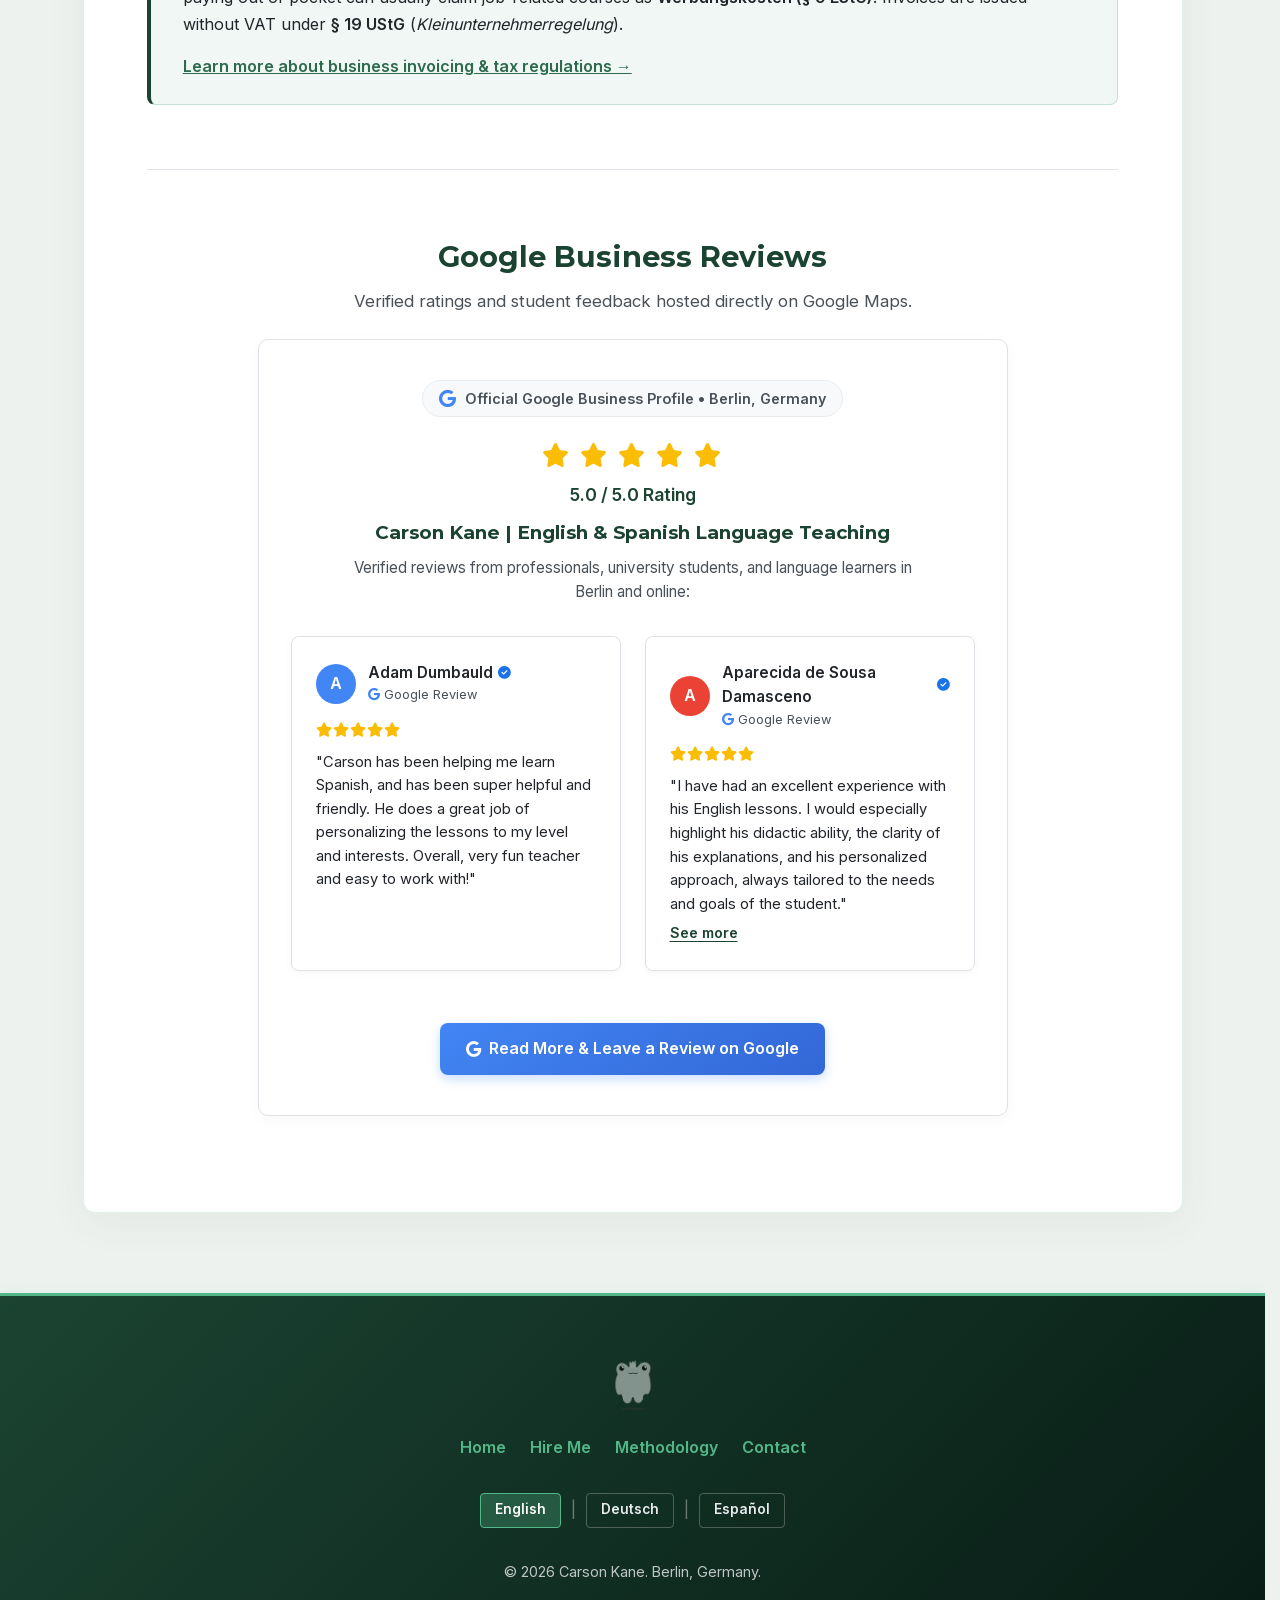
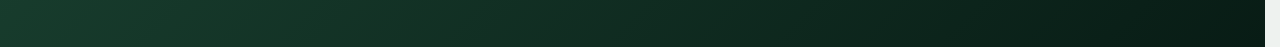
==== commit 7d1bf988: "Clean release: trilingual site with self-hosted fonts, stripped metadata, and robots.txt" ====
--- a/index.html
+++ b/index.html
@@ -3,9 +3,9 @@
 <head>
     <meta charset="UTF-8">
     <meta name="viewport" content="width=device-width, initial-scale=1.0">
-    <title>Carson Kane | Language Educator & Applied Linguist Berlin</title>
+    <title>Carson Kane | English & Spanish Language Educator Berlin</title>
     <link rel="stylesheet" href="style.css">
-    <link rel="stylesheet" href="https://cdnjs.cloudflare.com/ajax/libs/font-awesome/6.5.1/css/all.min.css">
+    <link rel="stylesheet" href="assets/vendor/fontawesome/css/all.min.css">
     <link rel="icon" type="image/png" href="assets/img/favicon-square.png">
 </head>
 <body>
@@ -24,10 +24,32 @@
             <p style="font-size: 1.15rem; color: var(--text-muted); line-height: 1.7; margin-bottom: 1.5rem;">
                 I help professionals, international teams, and private learners speak with clarity, confidence, and natural flow. Based in Berlin and working online, I provide high-energy, communicative <strong>English coaching and teaching</strong> as well as specialized <strong>pronunciation and language coaching for both Spanish speakers and learners</strong>.
             </p>
+
+            <!-- Prominent Free Trial Callout -->
+            <div class="trial-promo-card">
+                <div style="display: flex; align-items: center; gap: 0.5rem; margin-bottom: 0.4rem;">
+                    <span class="badge badge-glow"><i class="fas fa-sparkles"></i> Limited Promotion</span>
+                    <span style="color: var(--accent-secondary); font-weight: 600; font-size: 0.95rem;">First Session 100% Free</span>
+                </div>
+                <h3 style="margin-bottom: 0.4rem; font-size: 1.35rem; color: var(--accent-primary);">
+                    Experience Real Communicative Coaching — Free 55-Min Trial
+                </h3>
+                <p style="color: var(--text-muted); font-size: 0.98rem; line-height: 1.6; margin-bottom: 1rem;">
+                    Book a complimentary 1-on-1 trial session via Google Meet or in-person in Berlin. We will have a quick chat to get to know each other, evaluate your current CEFR level, figure out your language goals, and complete an introductory speaking task.
+                </p>
+                <div style="display: flex; gap: 1rem; align-items: center; flex-wrap: wrap;">
+                    <a href="https://calendar.app.google/87SaLKU5ZY3NesAx8" target="_blank" rel="noopener noreferrer" class="btn btn-primary btn-glow">
+                        <i class="far fa-calendar-check"></i> Book Free Trial Lesson
+                    </a>
+                    <span style="color: var(--text-muted); font-size: 0.9rem;">
+                        <i class="fas fa-video"></i> Online via Google Meet or in central Berlin
+                    </span>
+                </div>
+            </div>
         
             <div style="display: flex; gap: 1rem; flex-wrap: wrap; width: 100%;">
-                <a href="hire.html#private-tutoring" class="btn btn-primary btn-hero">Private Lessons (€30 / 55 min)</a>
-                <a href="hire.html#corporate-services" class="btn btn-secondary btn-hero">Corporate & Team Training</a>
+                <a href="hire.html#private-tutoring" class="btn btn-secondary btn-hero">Private Lessons (€30 / 55 min)</a>
+                <a href="hire.html#corporate-services" class="btn btn-outline btn-hero">Corporate & Team Training</a>
                 <a href="hire.html#spanish-support" class="btn btn-outline btn-hero">Support for Spanish Speakers</a>
             </div>
         </section>
@@ -59,6 +81,22 @@
                     <img src="assets/img/carson.jpg" alt="Carson Kane" class="teacher-photo">
                 </div>
                 <p class="teacher-caption">Carson Kane — Linguist & Educator</p>
+            </div>
+        </section>
+
+        <!-- Intro Video Section -->
+        <section class="intro-video-section">
+            <h2 style="font-size: 1.75rem; margin-bottom: 0.4rem; color: var(--accent-primary);">
+                <i class="fas fa-play-circle" style="color: var(--accent-secondary); margin-right: 0.4rem;"></i> Teacher Intro Video
+            </h2>
+            <p style="color: var(--text-muted); font-size: 1rem; max-width: 580px; margin: 0 auto;">
+                Get to know me and my teaching style, and make sure I'm an actual human, not just a website.
+            </p>
+            <div class="intro-video-wrapper">
+                <video class="intro-video-player" controls controlsList="nodownload" oncontextmenu="return false;" playsinline preload="metadata" poster="assets/img/trial_video_poster.jpg">
+                    <source src="assets/video/trial_video.mp4" type="video/mp4">
+                    Your browser does not support HTML5 video.
+                </video>
             </div>
         </section>
 
@@ -96,8 +134,7 @@
         <div class="tax-box">
             <h3 style="color: var(--accent-primary);"><i class="fas fa-file-invoice-dollar" style="margin-right: 0.5rem;"></i> Tax-Deductible Professional Training in Germany</h3>
             <p style="color: var(--text-main); line-height: 1.7;">
-                Did you know language training is tax-advantaged in Germany? 
-                Under <strong>§ 3 Nr. 19 EStG</strong> (<em>Steuerfreie Weiterbildung</em>), employer-funded professional language upskilling is <strong>100% tax-free</strong> for German startups and companies, with zero payroll tax overhead. For freelancers and self-employed professionals, training fees are fully deductible as business expenses (<strong>Betriebsausgaben</strong> under <strong>§ 4 Abs. 4 EStG</strong> or <strong>Werbungskosten</strong> under <strong>§ 9 EStG</strong>). Invoices are issued with 0% VAT under § 19 UStG.
+                Professional language coaching is generally tax-deductible in Germany. Companies, startups, and freelancers can book training fees as ordinary business expenses (<strong>Betriebsausgaben, § 4 Abs. 4 EStG</strong>). When an employer funds job-related training for staff, the benefit is typically exempt from employee wage tax under <strong>§ 3 Nr. 19 EStG</strong>. Employees paying out of pocket can usually claim job-related courses as <strong>Werbungskosten (§ 9 EStG)</strong>. Invoices are issued without VAT under <strong>§ 19 UStG</strong> (<em>Kleinunternehmerregelung</em>).
             </p>
             <div style="margin-top: 1rem;">
                 <a href="hire.html#tax-advantages" style="color: var(--accent-secondary); font-weight: 600; text-decoration: underline;">Learn more about business invoicing & tax regulations &rarr;</a>
--- a/style.css
+++ b/style.css
@@ -1,8 +1,7 @@
 /* =========================================
    Global Variables & Typography
    ========================================= */
-@import url('https://fonts.googleapis.com/css2?family=Inter:wght@300;400;600&family=Montserrat:wght@500;700&display=swap');
-@import url('https://fonts.googleapis.com/css2?family=Inter:wght@300;400;600&family=Montserrat:wght@500;700&family=Poppins:wght@600;700&display=swap');
+@import url('assets/fonts/fonts.css');
 
 :root {
     --bg-canvas: #f8f9fa;
@@ -786,4 +785,207 @@
     }
 }
 
-
+/* =========================================
+   Fixed Bottom Promo Banner (Solarpunk)
+   ========================================= */
+.bottom-promo-bar {
+    position: fixed;
+    bottom: 0;
+    left: 0;
+    width: 100%;
+    background: linear-gradient(135deg, rgba(27, 67, 50, 0.97) 0%, rgba(45, 106, 79, 0.97) 100%);
+    backdrop-filter: blur(12px);
+    -webkit-backdrop-filter: blur(12px);
+    border-top: 1px solid rgba(82, 183, 136, 0.45);
+    box-shadow: 0 -4px 24px rgba(0, 0, 0, 0.18), 0 0 20px rgba(82, 183, 136, 0.2);
+    z-index: 9999;
+    padding: 0.8rem 1.5rem;
+    color: #ffffff;
+    transition: transform 0.35s cubic-bezier(0.16, 1, 0.3, 1), opacity 0.35s ease;
+}
+
+.bottom-promo-container {
+    max-width: 1200px;
+    margin: 0 auto;
+    display: flex;
+    align-items: center;
+    justify-content: space-between;
+    gap: 1.5rem;
+}
+
+.bottom-promo-text {
+    display: flex;
+    align-items: center;
+    gap: 0.85rem;
+    font-size: 0.95rem;
+    color: rgba(255, 255, 255, 0.95);
+    line-height: 1.4;
+}
+
+.promo-badge {
+    background: rgba(82, 183, 136, 0.25);
+    color: #95d5b2;
+    border: 1px solid rgba(82, 183, 136, 0.45);
+    padding: 0.22rem 0.7rem;
+    border-radius: 20px;
+    font-size: 0.78rem;
+    font-weight: 700;
+    text-transform: uppercase;
+    letter-spacing: 0.5px;
+    white-space: nowrap;
+    display: inline-flex;
+    align-items: center;
+    gap: 0.35rem;
+}
+
+.bottom-promo-actions {
+    display: flex;
+    align-items: center;
+    gap: 0.85rem;
+    flex-shrink: 0;
+}
+
+.btn-promo-cta {
+    background: #52b788;
+    color: #1b4332 !important;
+    font-weight: 700;
+    font-size: 0.9rem;
+    padding: 0.55rem 1.25rem;
+    border-radius: 8px;
+    text-decoration: none;
+    display: inline-flex;
+    align-items: center;
+    gap: 0.45rem;
+    box-shadow: 0 2px 10px rgba(82, 183, 136, 0.35);
+    transition: all 0.2s cubic-bezier(0.16, 1, 0.3, 1);
+    white-space: nowrap;
+}
+
+.btn-promo-cta:hover {
+    background: #74c69d;
+    transform: translateY(-2px);
+    box-shadow: 0 4px 16px rgba(82, 183, 136, 0.5);
+}
+
+.promo-close-btn {
+    background: none;
+    border: none;
+    color: rgba(255, 255, 255, 0.65);
+    font-size: 1.5rem;
+    line-height: 1;
+    cursor: pointer;
+    padding: 0.2rem 0.5rem;
+    border-radius: 4px;
+    transition: all 0.2s ease;
+}
+
+.promo-close-btn:hover {
+    color: #ffffff;
+    background: rgba(255, 255, 255, 0.1);
+}
+
+/* =========================================
+   Hero Trial Promo Card
+   ========================================= */
+.trial-promo-card {
+    background: linear-gradient(135deg, rgba(255, 255, 255, 0.95) 0%, rgba(240, 247, 242, 0.95) 100%);
+    border: 1.5px solid rgba(82, 183, 136, 0.45);
+    border-radius: 12px;
+    padding: 1.5rem 1.75rem;
+    margin: 1.5rem 0 1.25rem 0;
+    box-shadow: 0 6px 20px rgba(27, 67, 50, 0.08), 0 0 16px rgba(82, 183, 136, 0.12);
+    position: relative;
+    overflow: hidden;
+}
+
+.trial-promo-card::before {
+    content: "";
+    position: absolute;
+    top: 0;
+    left: 0;
+    width: 5px;
+    height: 100%;
+    background: linear-gradient(to bottom, var(--accent-glow), var(--accent-primary));
+}
+
+.badge-glow {
+    background: rgba(82, 183, 136, 0.2);
+    color: var(--accent-primary);
+    border: 1px solid rgba(82, 183, 136, 0.5);
+    box-shadow: 0 0 10px rgba(82, 183, 136, 0.25);
+    font-weight: 700;
+}
+
+.btn-glow {
+    box-shadow: 0 4px 16px rgba(27, 67, 50, 0.22), 0 0 16px rgba(82, 183, 136, 0.4) !important;
+}
+
+.btn-glow:hover {
+    box-shadow: 0 8px 24px rgba(27, 67, 50, 0.3), 0 0 22px rgba(82, 183, 136, 0.6) !important;
+}
+
+@media (max-width: 768px) {
+    .bottom-promo-bar {
+        padding: 0.75rem 1rem;
+    }
+    .bottom-promo-container {
+        flex-direction: column;
+        align-items: stretch;
+        gap: 0.65rem;
+        text-align: center;
+    }
+    .bottom-promo-text {
+        justify-content: center;
+        flex-wrap: wrap;
+        font-size: 0.88rem;
+    }
+    .bottom-promo-actions {
+        justify-content: center;
+    }
+    .btn-promo-cta {
+        flex: 1;
+        justify-content: center;
+    }
+    .trial-promo-card {
+        padding: 1.25rem;
+    }
+}
+
+/* =========================================
+   Intro Video Feature Card
+   ========================================= */
+.intro-video-section {
+    background: linear-gradient(135deg, rgba(255, 255, 255, 0.96) 0%, rgba(240, 247, 242, 0.96) 100%);
+    border: 1px solid rgba(82, 183, 136, 0.35);
+    border-radius: 12px;
+    padding: 2rem;
+    margin-bottom: 3.5rem;
+    box-shadow: 0 6px 22px rgba(27, 67, 50, 0.08);
+    text-align: center;
+}
+
+.intro-video-wrapper {
+    max-width: 760px;
+    margin: 1.25rem auto 0 auto;
+    border-radius: 10px;
+    overflow: hidden;
+    box-shadow: 0 10px 28px rgba(27, 67, 50, 0.16);
+    border: 2px solid rgba(82, 183, 136, 0.35);
+    background: #0f172a;
+}
+
+.intro-video-player {
+    width: 100%;
+    height: auto;
+    display: block;
+}
+
+@media (max-width: 768px) {
+    .intro-video-section {
+        padding: 1.35rem;
+    }
+}
+
+
+
+
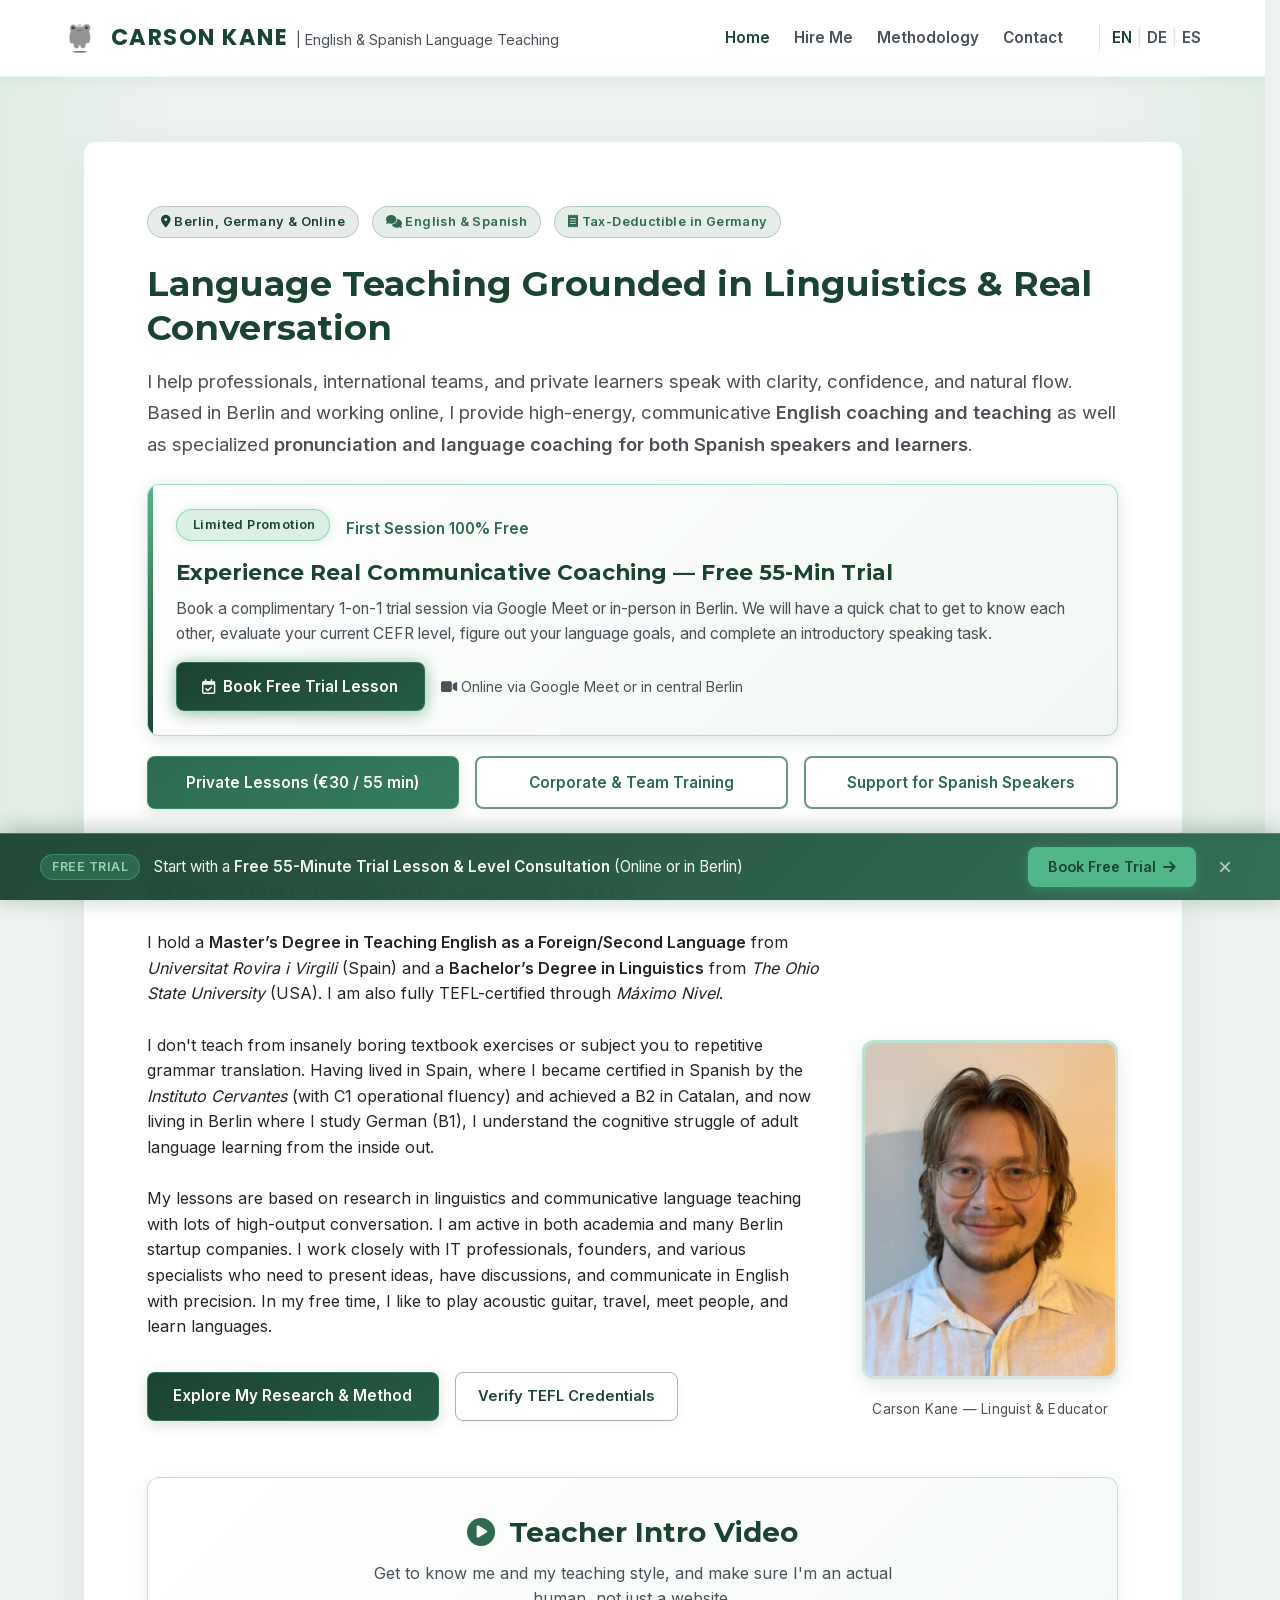
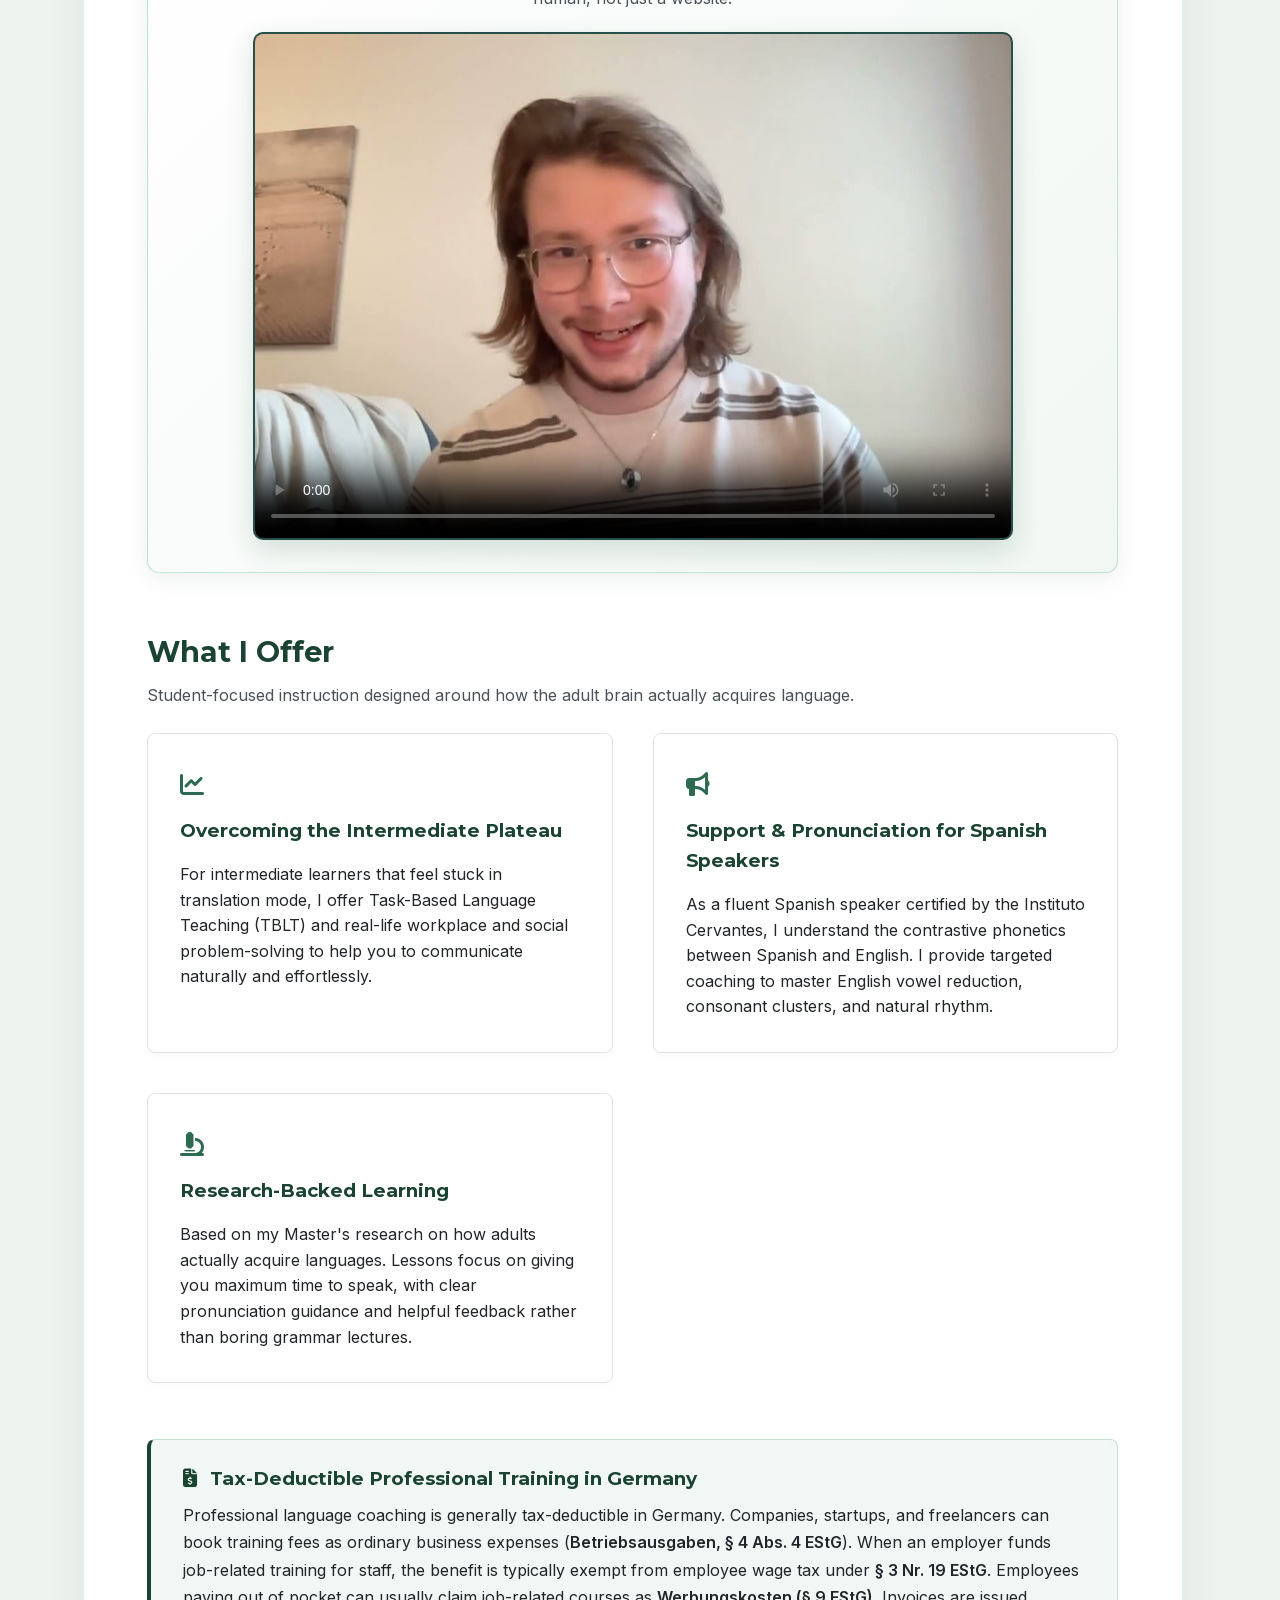
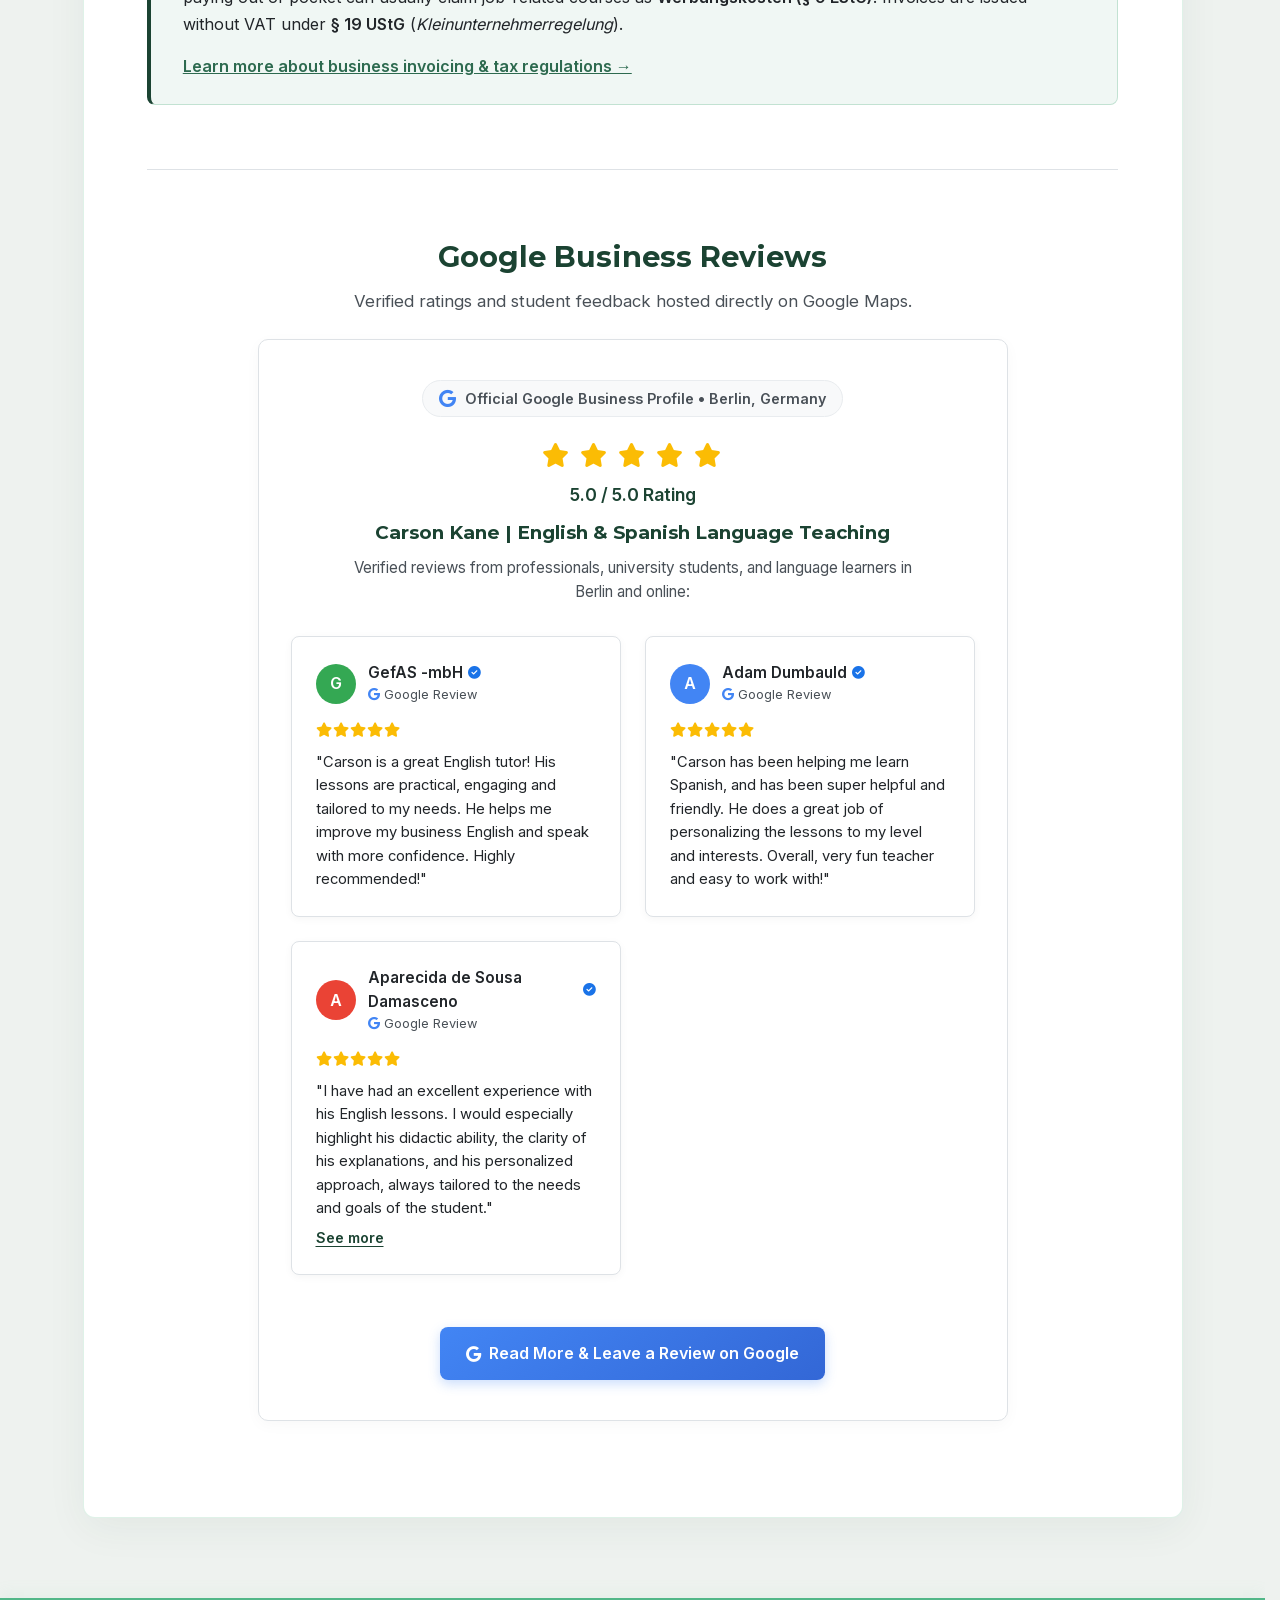
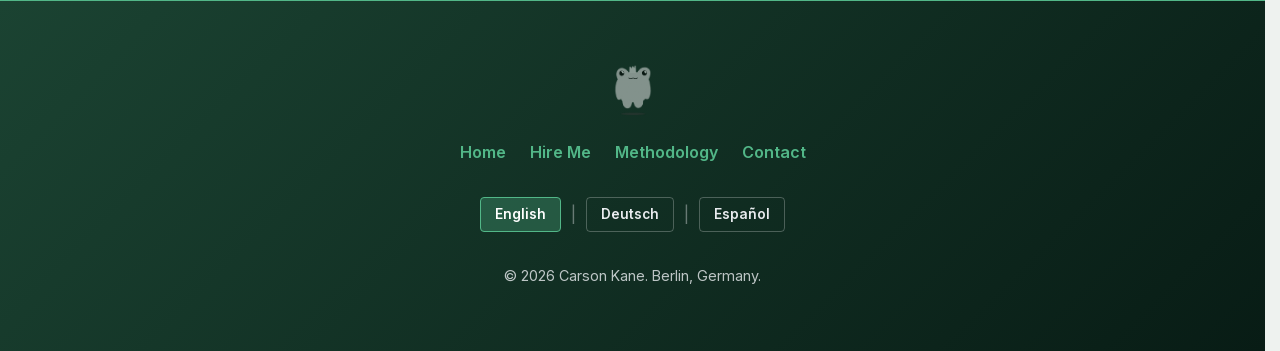
==== commit d8313133: "Add GefAS -mbH 5-star Google review to homepage (EN/DE/ES)" ====
--- a/index.html
+++ b/index.html
@@ -177,6 +177,24 @@
                     <div class="google-review-card">
                         <div>
                             <div class="google-review-user">
+                                <div class="google-avatar" style="background: #34A853;">G</div>
+                                <div class="google-user-info">
+                                    <div class="google-user-name">GefAS -mbH <i class="fas fa-check-circle google-verified-icon" title="Google Verified Review"></i></div>
+                                    <div class="google-review-date"><i class="fab fa-google" style="color: #4285F4;"></i> Google Review</div>
+                                </div>
+                            </div>
+                            <div class="google-review-stars">
+                                <i class="fas fa-star"></i><i class="fas fa-star"></i><i class="fas fa-star"></i><i class="fas fa-star"></i><i class="fas fa-star"></i>
+                            </div>
+                            <p class="google-review-text">
+                                "Carson is a great English tutor! His lessons are practical, engaging and tailored to my needs. He helps me improve my business English and speak with more confidence. Highly recommended!"
+                            </p>
+                        </div>
+                    </div>
+
+                    <div class="google-review-card">
+                        <div>
+                            <div class="google-review-user">
                                 <div class="google-avatar" style="background: #4285F4;">A</div>
                                 <div class="google-user-info">
                                     <div class="google-user-name">Adam Dumbauld <i class="fas fa-check-circle google-verified-icon" title="Google Verified Review"></i></div>
